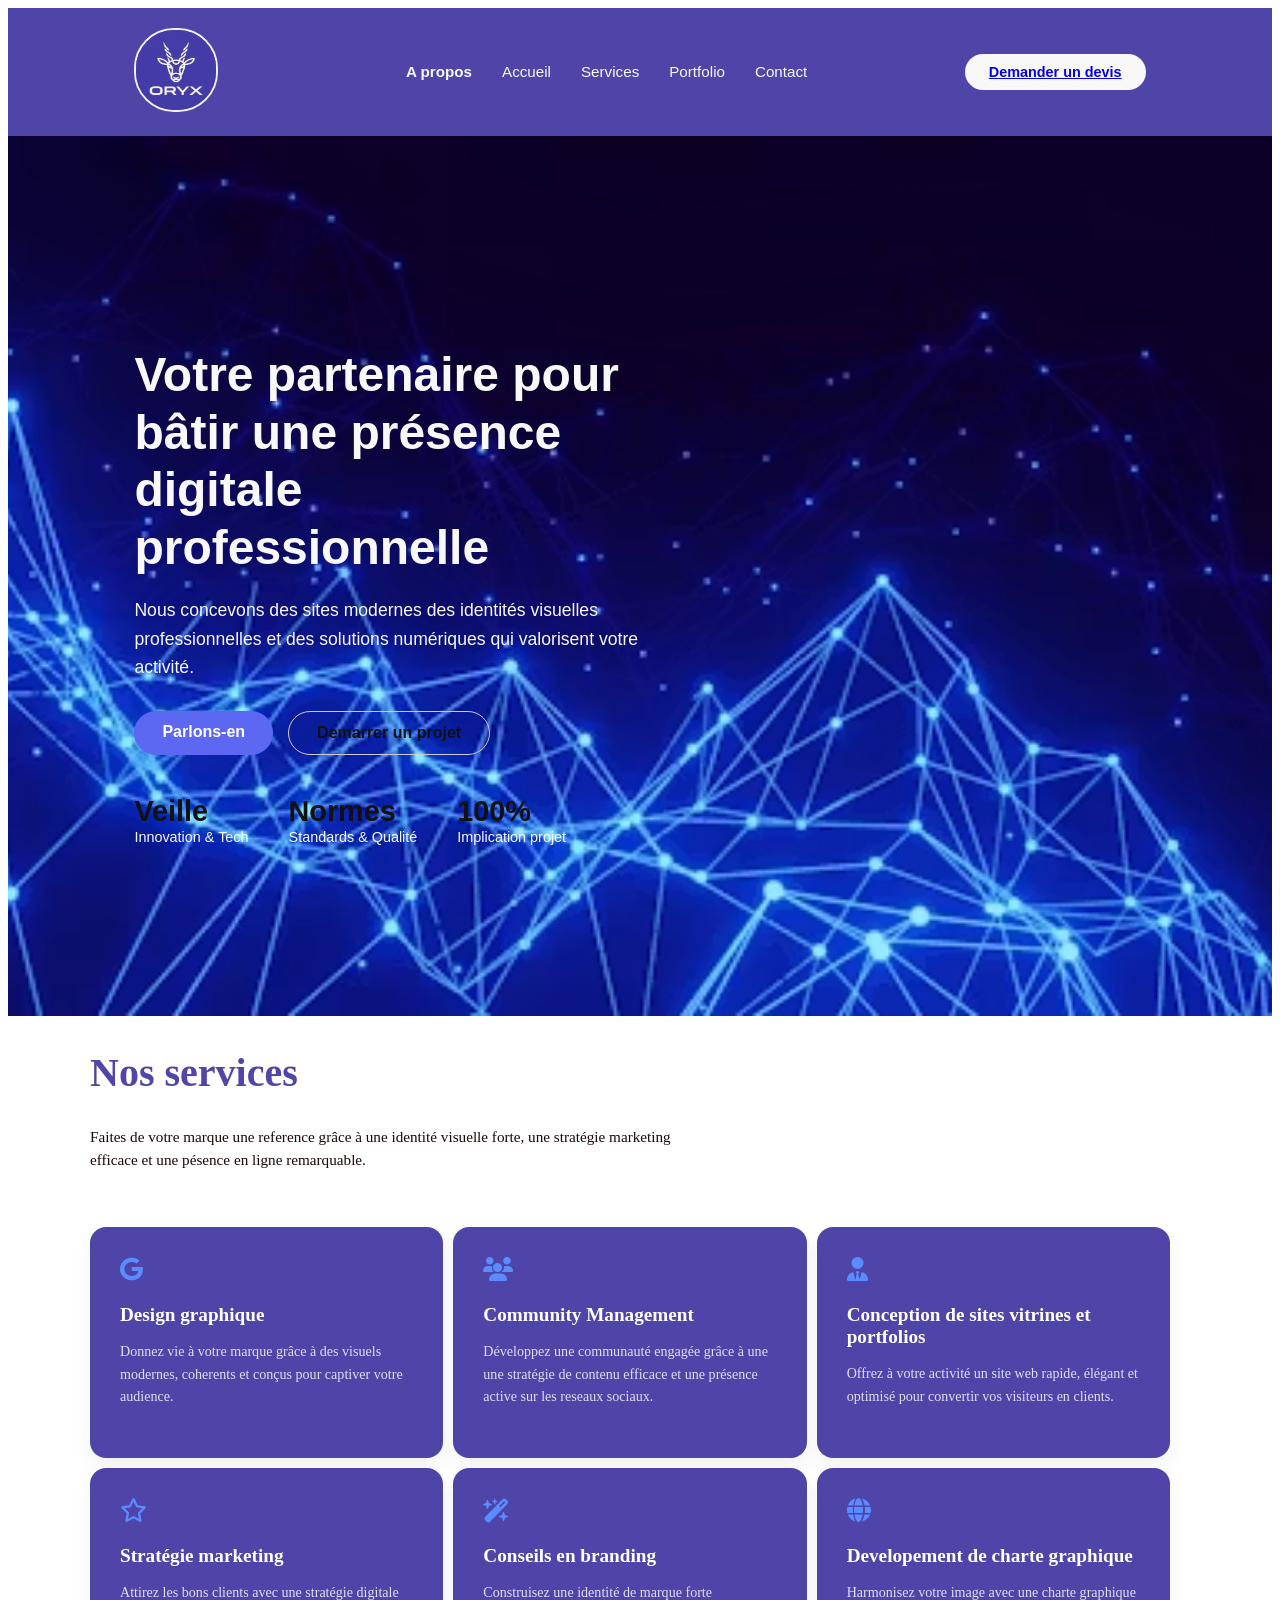
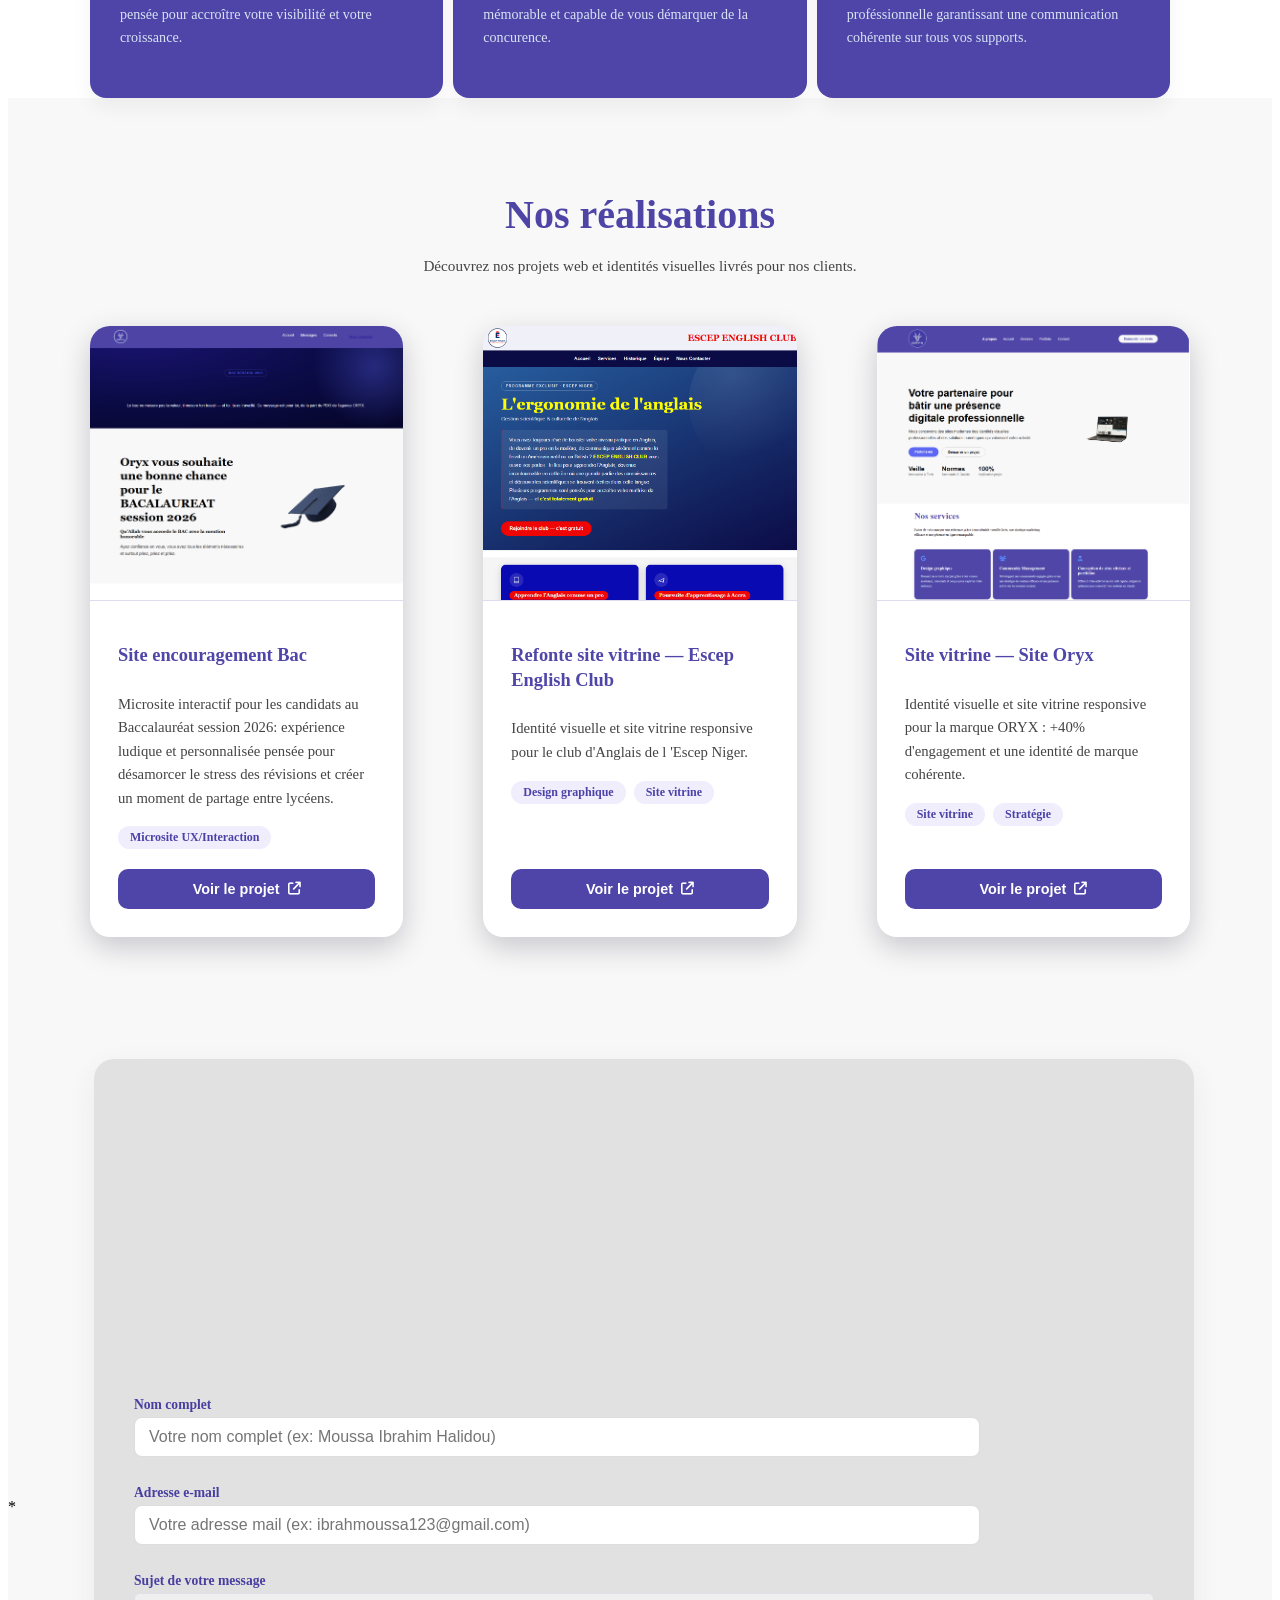
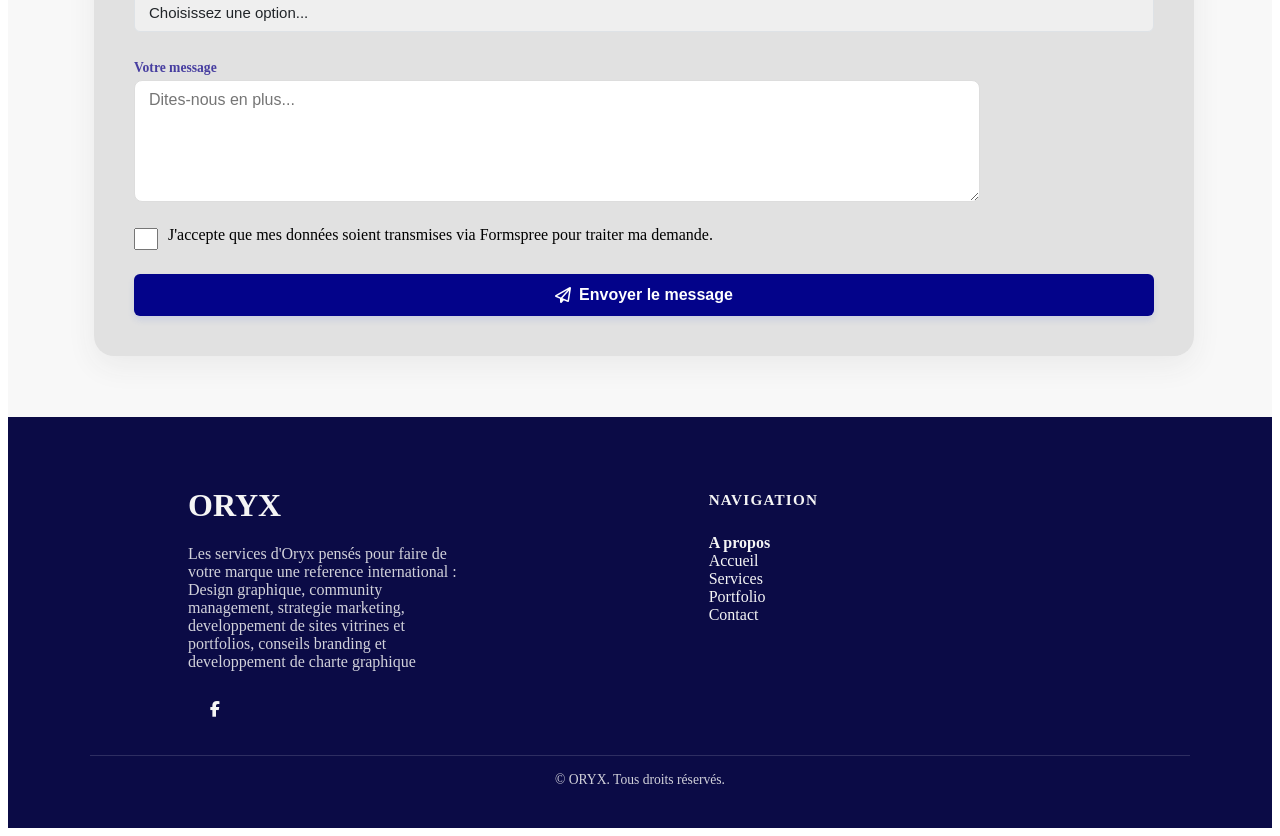
==== index.html @ 2ac2a9f7 "correction du meta content et des liens vers les autres projets" ====
<!DOCTYPE html>
<html lang="fr">

<head>
    <meta charset="UTF-8">
    <meta name="viewport" content="width=device-width, initial-scale=1.0">
    <title>Oryx | Agence Digitale &amp; Communication à Niamey</title>
    <!-- Description Google (Max 155 caractère
     s) -->
    <meta name="description" content="ORYX est une entreprise de Marketing digital qui accompagne les particuliers, les entreprises et les organisations dans leur transformation digitale. Elle propose des solutions en design graphique, développement web, marketing digital,création d'identités visuelles,  Son objectif est d'améliorer la visibilité des entreprises, d'optimiser leurs processus et de favoriser l'innovation. En plaçant la qualité et la créativité de son approche.">

    <!-- Partage sur les réseaux (WhatsApp, LinkedIn, Facebook) -->
    <meta property="og:title" content="Oryx | Agence Digitale &amp; Communication">
    <meta property="og:description " content="Création de sites internet et stratégie digitale sur mesure au Niger. ">
    <meta property="og:url " content="h
    ttps://agence-oryx.vercel.app ">
    <meta property="og:type " content="website ">
    <meta property="og:image " content="https://agence-oryx.vercel.appimages/logo-share.jpg ">
    <link rel=" stylesheet " href="https://cdnjs.cloudflare.com/ajax/libs/font-awesome/6.5.1/css/all.min.css ">
    <link rel="stylesheet " href="oryx.css ">
    <link rel="stylesheet " href="oryx-effects.css ">
    <!-- Google Tag Manager -->
    <script>
        (function(w, d, s, l, i) {
            w[l] = w[l] || [];
            w[l].push({
                'gtm.start': new Date().getTime(),
                event: 'gtm.js'
            });
            var f = d.getElementsByTagName(s)[0],
                j = d.createElement(s),
                dl = l != 'dataLayer' ? '&l=' + l : '';
            j.async = true;
            j.src =
                'https://www.googletagmanager.com/gtm.js?id=' + i + dl;
            f.parentNode.insertBefore(j, f);
        })(window, document, 'script', 'dataLayer', 'GTM-55G65H72');
    </script>
    <!-- End Google Tag Manager -->
</head>


<body>
    <!-- Google Tag Manager (noscript) -->
    <noscript><iframe src="https://www.googletagmanager.com/ns.html?id=GTM-55G65H72 "
height="0 " width="0 " style="display:none;visibility:hidden "></iframe></noscript>
    <!-- End Google Tag Manager (noscript) -->
    <header class="main-header ">
        <!-- 1. Le Logo / Nom -->
        <div class="logo "> <img style="height: 80px; width: 80px; border-radius: 40px; border: 2px solid #F1f1f1 " src="oryx_2_logo.png " alt="Logo Oryx "> </div>
        <!-- Bouton menu burger (mobile uniquement) --><button class="burger " id="burgerBtn" aria-label="Ouvrir le menu ">     <i class="fa-solid fa-bars "></i>   </button>
        <!-- 2. La Liste de Navigation -->
        <nav class="navigation ">
            <ul class="nav-links ">
                <li class="nav-cta-mobile ">
                    <span id="cta_devis_whatsapp_mobile" class="CTA-mobile" style="color: #12058abd; ">Demander un devis</span></li>
                <li><a href="a_propos_2.html "><b>A propos</b></a></li>
                <li><a href="#accueil " data-nav-target="accueil ">Accueil</a></li>
                <li><a href="#services " data-nav-target="services ">Services</a></li>
                <li><a href="#portfolio " data-nav-target="portfolio ">Portfolio</a></li>
                <li><a href="#contact " data-nav-target="contact ">Contact</a></li>
            </ul>
        </nav>
        <!-- 3. Le Bouton d'action sécurisé pour contrer les bots -->
        <div class="header-action "> <span id="cta_devis_whatsapp" class="CTA ">Demander un devis</span> </div>
    </header>
    <section class="hero-section " id="accueil">


        <!-- Colonne Gauche : Contenu écrit -->
        <div class="hero-content ">


            <h1 class="hero-title ">Votre partenaire pour bâtir une présence digitale professionnelle</h1>
            <p class="hero-description ">Nous concevons des sites modernes des identités visuelles professionnelles et des solutions numériques qui valorisent votre activité.</p>
            <!-- Zone des boutons -->
            <div class="hero-buttons ">
                <a href="#contact" data-nav-target="contact" class="btn btn-primary">Parlons-en</a>
                <a href="#contact" data-nav-target="contact" class="btn btn-secondary">Demarrer un projet</a>
            </div>
            <!-- Zone des statistiques -->
            <div class="hero-stats ">
                <div class="stat-item "><strong>Veille</strong> <span>Innovation & Tech</span></div>
                <div class="stat-item "><strong>Normes</strong> <span>Standards & Qualité</span></div>
                <div class="stat-item "><strong>100%</strong> <span>Implication projet</span></div>
            </div>
        </div>
        <!-- Colonne Droite :  badges -->

    </section>
    <section class="services-section " id="services" style="background-color: #ffffff; ">
        <div class="container ">
            <!-- En-tête de la section -->
            <div class="services-header reveal ">
                <div class="header-left ">
                    <h2>Nos services</h2>
                    <p>Faites de votre marque une reference grâce à une identité visuelle forte, une stratégie marketing efficace et une pésence en ligne remarquable.</p>
                </div>
            </div>
            <!-- Grille des services -->
            <div class="services-grid ">
                <!-- Carte 1 -->
                <div class="service-card reveal reveal-delay-1 ">
                    <div class="icon-wrapper "><i class="fa-brands fa-google "></i></div>
                    <h3>Design graphique</h3>
                    <p>Donnez vie à votre marque grâce à des visuels modernes, coherents et conçus pour captiver votre audience.</p>
                </div>
                <!-- Carte 2 -->
                <div class="service-card reveal reveal-delay-2 ">
                    <div class="icon-wrapper "><i class="fa-solid fa-users "></i></div>
                    <h3>Community Management</h3>
                    <p>Développez une communauté engagée grâce à une une stratégie de contenu efficace et une présence active sur les reseaux sociaux.</p>
                </div>
                <!-- Carte 3 -->
                <div class="service-card reveal reveal-delay-3 ">
                    <div class="icon-wrapper "><i class="fa-solid fa-user-tie "></i></div>
                    <h3>Conception de sites vitrines et portfolios</h3>
                    <p>Offrez à votre activité un site web rapide, élégant et optimisé pour convertir vos visiteurs en clients.</p>
                </div>
                <!-- Carte 4 -->
                <div class="service-card reveal reveal-delay-1 ">
                    <div class="icon-wrapper "><i class="fa-regular fa-star "></i></div>
                    <h3>Stratégie marketing</h3>
                    <p>Attirez les bons clients avec une stratégie digitale pensée pour accroître votre visibilité et votre croissance.</p>
                </div>
                <!-- Carte 5 -->
                <div class="service-card reveal reveal-delay-2 ">
                    <div class="icon-wrapper "><i class="fa-solid fa-wand-magic-sparkles "></i></div>
                    <h3>Conseils en branding</h3>
                    <p>Construisez une identité de marque forte mémorable et capable de vous démarquer de la concurence.</p>
                </div>
                <!-- Carte 6 -->
                <div class="service-card reveal reveal-delay-3 ">
                    <div class="icon-wrapper "><i class="fa-solid fa-globe "></i></div>
                    <h3>Developement de charte graphique</h3>
                    <p>Harmonisez votre image avec une charte graphique proféssionnelle garantissant une communication cohérente sur tous vos supports.</p>
                </div>
            </div>
        </div>
    </section>
    <!-- ===================================================== SECTION Portfolio ====================================================== -->
    <section class="portfolio-section " id="portfolio">
        <div class="container ">
            <div class="portfolio-header reveal ">
                <h2>Nos réalisations</h2>
                <p>Découvrez nos projets web et identités visuelles livrés pour nos clients.</p>
            </div>
            <div class="portfolio-grid ">


                <article class="portfolio-card reveal reveal-delay-1 ">
                    <div class="portfolio-thumb ">
                        <img src="capture_encouragement.png " alt="Aperçu — page encouragement ">
                    </div>
                    <div class="portfolio-body ">
                        <h3>Site encouragement Bac</h3>
                        <p>Microsite interactif pour les candidats au Baccalauréat session 2026: expérience ludique et personnalisée pensée pour désamorcer le stress des révisions et créer un moment de partage entre lycéens.</p>
                        <div class="tags ">
                            <span class="tag ">Microsite UX/Interaction</span>
                        </div>
                        <button type="button " class="btn-view-project " id="encouragement_button" data-preview="capture_encouragement.png " data-title="Mots d 'oryx" data-url="https://site-encouragement.vercel.app ">
                            Voir le projet <i class=" fa-solid fa-arrow-up-right-from-square "></i>
                        </button>
                    </div>
                </article>
                <article class="portfolio-card reveal ">
                    <div class="portfolio-thumb ">
                        <img src="capture.png " alt="Aperçu — Escep English Club ">
                    </div>
                    <div class="portfolio-body ">
                        <h3>Refonte site vitrine — Escep English Club</h3>
                        <p>Identité visuelle et site vitrine responsive pour le club d'Anglais de l 'Escep Niger.</p>
                        <div class="tags ">
                            <span class="tag ">Design graphique</span>
                            <span class="tag ">Site vitrine</span>
                        </div>
                        <button type="button " class="btn-view-project " id="escep_button" data-preview="capture.png " data-title="Escep English Club" data-url="https://escep-english-club.vercel.app ">
                            Voir le projet <i class="fa-solid fa-arrow-up-right-from-square "></i>
                        </button>
                    </div>
                </article>
                <article class="portfolio-card reveal reveal-delay-1 ">
                    <div class="portfolio-thumb ">
                        <img src="capture_oryx2.png " alt="Aperçu — Site Oryx ">
                    </div>
                    <div class="portfolio-body ">
                        <h3>Site vitrine — Site Oryx</h3>
                        <p>Identité visuelle et site vitrine responsive pour la marque ORYX : +40% d'engagement et une identité de marque cohérente.</p>
                        <div class="tags ">
                            <span class="tag ">Site vitrine</span>
                            <span class="tag ">Stratégie</span>
                        </div>
                        <button type="button " class="btn-view-project " id="oryx_button" data-preview="capture_oryx.png " data-title="Site Oryx " data-url="index.html">
                            Voir le projet <i class="fa-solid fa-arrow-up-right-from-square "></i>
                        </button>
                    </div>
                </article>

            </div>
        </div>
    </section>


    <!-- ===================================================== SECTION CONTACT ====================================================== -->
    <section class="contact-section " id="contact" style="background-color: #f8f8f8; ">
        *

        <div class="container " class="formulaire ">
            <div class="form-container ">

                <!-- En-tête -->
                <div class="col-12 col-lg-6 contact_bloc1 reveal ">
                    <h2>Contactez-nous</h2>
                    <h3 style="color: white; ">Discutons de votre projet</h3>
                    <p style=" color: #F8F8F8; "> Vous voulez discuter de votre projet, demander un partenariat, demander un devis ou bien contacter le support technique<br> Parlons-en — réponse sous 24h ouvrées.</p>

                    <ul class="contact-list ">
                        <li><i class="fa-solid fa-envelope "></i> contact227.oryx@gmail.com</li>
                        <li><i class="fa-solid fa-phone input-icon "></i><span id="contact_oryx"></span>
                        </li>
                        <li><i class=" fa-solid fa-location-dot "></i> Niamey, Niger</li>
                    </ul>
                </div>


                <!-- Formulaire -->
                <form action="https://formspree.io/f/xqevoyge " method="POST " class="contact-form " id="contactForm " novalidate>

                    <!-- Ligne Prénom et Nom -->
                    <div class="form-row ">
                        <div class="form-group ">
                            <label for="firstName " class="form-label ">Nom complet</label>

                            <input type="text " name="name " class="form-control " id="firstName " placeholder="Votre nom complet (ex: Moussa Ibrahim Halidou) " required>
                            <div class="invalid-feedback ">Le nom complet est requis.</div>
                        </div>
                    </div>

                    <!-- Champ Email -->
                    <div class="form-group mb-3 ">
                        <label for="email " class="form-label ">Adresse e-mail</label>

                        <input type="email " name="email " class="form-control " id="email " placeholder="Votre adresse mail (ex: ibrahmoussa123@gmail.com) " required>
                        <div class="invalid-feedback ">Veuillez entrer une adresse e-mail valide.</div>
                    </div>

                    <!-- Liste déroulante Sujet -->
                    <div class="form-group mb-3 ">
                        <label for="subject " class="form-label ">Sujet de votre message</label>

                        <select class="form-select " name="subject " id="subject " required>
            <option value=" " disabled selected hidden>Choisissez une option...</option>
            <option value="Projet ">Projet</option>
            <option value="Demande de devis ">Demande de devis</option>
            <option value="Support technique ">Support technique</option>
            <option value="Partenariat ">Partenariat</option>
            <option value="Autre ">Autre</option>
        </select>
                        <div class="invalid-feedback ">Veuillez sélectionner un sujet.</div>
                    </div>

                    <!-- Champ Message -->
                    <div class="form-group mb-4 ">
                        <label for="message " class="form-label ">Votre message</label>
                        <textarea class="form-control " name="message " id="message " placeholder="Dites-nous en plus... " required></textarea>
                        <div class="invalid-feedback ">Le corps du message ne peut pas être vide.</div>
                    </div>

                    <!-- Case RGPD -->
                    <div class="mb-4 ">
                        <div class="check ">

                            <input type="checkbox " name="rgpd " required> J'accepte que mes données soient transmises via Formspree pour traiter ma demande.
                        </div>
                        <div class="invalid-feedback ">Vous devez accepter les conditions pour continuer.</div>
                    </div>

                    <!-- Bouton d'envoi -->
                    <button class="btn-submit " type="submit " style="background-color: rgb(3, 3, 138) ">
        <i class="fa-regular fa-paper-plane "></i> Envoyer le message
    </button>

                </form>


            </div>
        </div>


    </section>
    <!-- ===================================================== Footer ====================================================== -->
    <footer class="site-footer pt-5 pb-3 mt-5 ">
        <div class="container ">
            <div class="row g-4 footer-row ">
                <div class="col-12 col-md-4 footer_bloc ">
                    <h1 class="titre fs-4 " style="color: whitesmoke; ">ORYX</h1>
                    <p class="mt-2 mb-0 " style="max-width: 34ch; "> Les services d'Oryx pensés pour faire de votre marque une reference international : Design graphique, community management, strategie marketing, developpement de sites vitrines et portfolios, conseils branding et developpement de charte
                        graphique </p>
                    <div class="social-footer " style="margin-left:10px; ">
                        <a href="https://www.facebook.com/settings?tab=profile&view " aria-label="Facebook "><i class="fab fa-facebook-f " style="margin-right:10px; "></i></a>

                    </div>
                </div>
                <div class="col-6 col-md-4 footer_bloc ">
                    <h5>Navigation</h5>
                    <ul class="list-unstyled mt-3 " style="list-style: none; ">
                        <li><a href=" a_propos_2.html "><b>A propos</b></a></li>
                        <li><a href="#accueil ">Accueil</a></li>
                        <li><a href="#services ">Services</a></li>
                        <li><a href="#portfolio ">Portfolio</a></li>
                        <li><a href="#contact ">Contact</a></li>
                    </ul>

                </div>

            </div>
            <div class="footer-bottom text-center pt-3 mt-4 "> &copy; <span id="year "></span> ORYX. Tous droits réservés. </div>
        </div>
    </footer>

    <script>
        document.getElementById('year').textContent = new Date().getFullYear();
    </script>
    <script>
        window.addEventListener('DOMContentLoaded', () => {
            const indicatifPays = "227";
            const partie1 = "81";
            const partie2 = "08";
            const partie3 = "39";
            const partie4 = "51";
            const message = "Bonjour M. le CEO Oryx, je souhaite obtenir un devis pour mon projet Merci! ";
            const messageEncode = encodeURIComponent(message);
            const lienWhatsappDevis = `https://wa.me/+${indicatifPays}${partie1}${partie2}${partie3}${partie4}?text=${messageEncode}`;
            // Injection du bouton dans le site version desktop   
            const conteneur = document.getElementById('cta_devis_whatsapp');
            if (conteneur) {
                conteneur.innerHTML = `<a href="${lienWhatsappDevis} " target="_blank " class="btn-devis ">Demander un devis</a>`;

            }
            // Injection du bouton dans le menu mobile 
            const conteneurMobile = document.getElementById('cta_devis_whatsapp_mobile');
            if (conteneurMobile) {
                conteneurMobile.innerHTML = `<a href="${lienWhatsappDevis} " target="_blank " class="btn-devis ">Demander un devis</a>`;
                cta_devis_whatsapp_mobile.style.backgroundColor = "#4e73df ";
            }


        });
    </script>
    <script>
        // Ouverture / fermeture du menu burger           
        const burgerBtn = document.getElementById('burgerBtn');
        const navLinks = document.querySelector('.nav-links');
        if (burgerBtn && navLinks) {
            burgerBtn.addEventListener('click', () => {
                navLinks.classList.toggle('open');
            });
            // Ferme le menu automatiquement quand on clique sur un lien 
            navLinks.querySelectorAll('a, span').forEach(el => {
                el.addEventListener('click', () => {
                    navLinks.classList.remove('open');
                });
            });

        }

        const icon = burgerBtn.querySelector('i');

        burgerBtn.addEventListener('click', () => {
            // Alterne la classe pour l'animation CSS
            burgerBtn.classList.toggle('open');

            // Alterne l'icône Font Awesome entre les barres et la croix
            if (burgerBtn.classList.contains('open')) {
                icon.classList.replace('fa-bars', 'fa-xmark');
                burgerBtn.setAttribute('aria-label', 'Fermer le menu');
            } else {
                icon.classList.replace('fa-xmark', 'fa-bars');
                burgerBtn.setAttribute('aria-label', 'Ouvrir le menu');
            }
        });
    </script>
    <script src="oryx-effects.js "></script>
    <script src="portfolio-modal.js "></script>
    <!-- Ouverture des des sites -->
    <script>
        document.getElementById('escep_button').addEventListener('click', function() {
            window.open('https://escep-english-club.vercel.app/', '_blank');
        });
    </script>

    <script>
        document.getElementById('oryx_button').addEventListener('click', function() {

            window.open('index.html', '_blank');
        });
    </script>
    <script>
        document.getElementById('encouragement_button').addEventListener('click', function() {
            window.open('https://site-encouragement.vercel.app/', '_blank');
        });
    </script>

    <script>
        // Script de validation personnalisé (similaire au mécanisme de Bootstrap)
        document.getElementById('contactForm').addEventListener('submit', function(event) {
            if (!this.checkValidity()) {
                event.preventDefault();
                event.stopPropagation();
            }
            this.classList.add('was-validated');
        }, false);
    </script>

    <script>
        window.addEventListener('DOMContentLoaded', () => {
            // Découpage du numéro en 3 parties
            const ind = "227 ";
            const milieu = "98 43 ";
            const fin = "15 29 ";

            // Reliage des trois paries du numro
            const numeroLisible = `${ind} ${milieu} ${fin}`;
            const numeroLien = `+${ind}${milieu}${fin}`.replace(/\s/g, ''); // Supprime les espaces pour le lien tel:

            // On injecte le lien cliquable contenant uniquement le numéro
            const conteneur = document.getElementById('contact_oryx');
            conteneur.innerHTML = `<a href="tel:${numeroLien} ">${numeroLisible}</a>`;
        });
    </script>

    <script>
        document.getElementById('contactForm').addEventListener('submit', function(e) {
            e.preventDefault();

            const form = e.target;

            if (!form.checkValidity()) {
                form.classList.add('was-validated');
                return;
            }

            const submitBtn = form.querySelector('button[type="submit "]');
            const originalBtnText = submitBtn.innerHTML;
            submitBtn.disabled = true;
            submitBtn.innerHTML = '<i class="fa-solid fa-spinner fa-spin "></i> Envoi en cours...';

            const data = new FormData(form);

            fetch(form.action, {
                    method: 'POST',
                    body: JSON.stringify(Object.fromEntries(data)),
                    headers: {
                        'Content-Type': 'application/json',
                        'Accept': 'application/json'
                    }
                })
                .then(response => {
                    if (response.ok) {
                        form.reset();
                        form.classList.remove('was-validated');
                        alert('Message envoyé avec succès !');
                    } else {
                        response.json().then(data => {
                            if (Object.hasOwn(data, 'errors')) {
                                alert(data["errors "].map(error => error["message "]).join(", "));
                            } else {
                                alert('Oups, un problème est survenu.');
                            }
                        });
                    }
                })
                .catch(error => {
                    alert('Erreur réseau, réessayez plus tard.');
                })
                .finally(() => {
                    submitBtn.disabled = false;
                    submitBtn.innerHTML = originalBtnText;
                });
        });
    </script>
    <script defer src="/_vercel/insights/script.js "></script>

</body>

</html>

</html>
---- oryx.css ----
/* =========================================== ========================   VARIABLES =========================================== ======================== */
            
             :root {
                --bleu-marine: rgb(11, 11, 70);
                --bleu-bloc: rgb(10, 10, 179);
                --rouge: rgb(240, 5, 5);
                --gris-clair: rgb(241, 238, 238);
                --bleu-ergonomie: rgb(39, 93, 158);
                --bleu-time: rgb(19, 19, 167);
                --bleu-heure: rgb(45, 45, 214);
                --bleu-header: rgb(240, 240, 248);
                --radius: 16px;
                --ease: 220ms cubic-bezier(.22, .61, .36, 1);
                --font-display: 'Fraunces', Georgia, serif;
                --font-body: 'Poppins', sans-serif;
            }
            
            html {
                scroll-behavior: smooth;
            }
            /* ===================================================================   MINI SYSTÈME DE GRILLE (remplace Bootstrap, sans la dépendance) =========================================== ======================== */
            
            .container {
                width: 100%;
                max-width: 1100px;
                margin: 0 auto;
                padding: 0 20px;
            }
            
            .container-fluid {
                width: 100%;
                padding: 0 20px;
            }
            
            .row {
                display: flex;
                flex-wrap: wrap;
                margin: 0 -0.75rem;
            }
            
            .col,
            .col-12 {
                flex: 0 0 100%;
                max-width: 100%;
                padding: 0 0.75rem;
            }
            
            .col-6 {
                flex: 0 0 50%;
                max-width: 50%;
                padding: 0 0.75rem;
            }
            
            .mb-3 {
                margin-bottom: 1rem;
            }
            
            .mb-4 {
                margin-bottom: 1.5rem;
            }
            
            .mt-2 {
                margin-top: 0.5rem;
            }
            
            .mt-3 {
                margin-top: 1rem;
            }
            
            .mt-4 {
                margin-top: 1.5rem;
            }
            
            .pt-3 {
                padding-top: 1rem;
            }
            
            .pt-5 {
                padding-top: 3rem;
            }
            
            .pb-3 {
                padding-bottom: 1rem;
            }
            
            .py-5 {
                padding-top: 3rem;
                padding-bottom: 3rem;
            }
            
            .text-center {
                text-align: center;
            }
            
            .list-unstyled {
                list-style: none;
                padding-left: 0;
            }
            
            .align-items-center {
                align-items: center;
            }
            
            @media (min-width: 768px) {
                .col-md-4 {
                    flex: 0 0 33.3333%;
                    max-width: 33.3333%;
                }
                .row-cols-md-1>.col {
                    flex: 0 0 100%;
                    max-width: 100%;
                }
            }
            
            @media (min-width: 992px) {
                .col-lg-6 {
                    flex: 0 0 50%;
                    max-width: 50%;
                }
                .row-cols-lg-2>.col {
                    flex: 0 0 50%;
                    max-width: 50%;
                }
            }
            /* =========================================== ========================   HEADER / NAVIGATION =========================================== ======================== */
            
            .main-header {
                display: flex;
                align-items: center;
                justify-content: space-between;
                padding: 20px 10%;
                font-family: 'Arial', sans-serif;
                background: #12058abd;
            }
            
            .nav-links {
                display: flex;
                list-style: none;
                gap: 30px;
                margin: 0;
                padding: 0;
            }
            
            .nav-links a {
                text-decoration: none;
                color: #F8F8F8;
                font-size: 0.95rem;
                font-weight: 500;
                transition: color 0.3s ease;
            }
            
            .nav-links a:hover,
            .nav-links a.active {
                color: #111111;
            }
            
            .CTA {
                display: inline-block;
                background-color: #f8f8f8;
                color: #12058abd;
                text-decoration: none;
                padding: 10px 24px;
                border-radius: 20px;
                font-size: 0.9rem;
                font-weight: bold;
                transition: background-color 0.3s ease;
                cursor: pointer;
            }
            
            .btn-signup:hover {
                background-color: #454ed1;
            }
            /* Bouton "Demander un devis" version menu mobile : caché par défaut */
            
            .CTA-mobile {
                display: none;
                background: none;
            }
            /* Bouton burger : caché par défaut (desktop) */
            
            .burger {
                display: none;
                background: none;
                border: none;
                color: #F8F8F8;
                font-size: 1.5rem;
                padding: 10px;
                cursor: pointer;
            }
            /* =========================================== ========================   HERO =========================================== ======================== */
            
            .hero-section {
                display: flex;
                align-items: center;
                justify-content: space-between;
                padding: 80px 10%;
                min-height: 80vh;
                background: #f8f8f8;
                font-family: 'Arial', sans-serif;
                background-image: url("unsplash4.avif");
                background-repeat: no-repeat;
                background-size: cover;
                background-position: center;
            }
            
            .hero-content {
                max-width: 50%;
            }
            
            .hero-title {
                font-size: clamp(1.8rem, 1.1rem + 3vw, 3rem);
                color: #F8F8F8;
                line-height: 1.2;
                margin-bottom: 20px;
            }
            
            .hero-description {
                font-size: 1.1rem;
                color: #F8F8F8;
                margin-bottom: 30px;
                line-height: 1.6;
            }
            
            .hero-buttons {
                display: flex;
                flex-wrap: wrap;
                gap: 15px;
                margin-bottom: 40px;
            }
            
            .btn {
                padding: 12px 28px;
                border-radius: 25px;
                text-decoration: none;
                font-weight: bold;
            }
            
            .btn-primary {
                background-color: #5c67f2;
                color: #ffffff;
            }
            
            .btn-secondary {
                border: 1px solid #cccccc;
                color: #111111;
            }
            
            .hero-stats {
                display: flex;
                flex-wrap: wrap;
                gap: 40px;
            }
            
            .stat-item strong {
                display: block;
                font-size: 1.8rem;
                color: #111111;
            }
            
            .stat-item span {
                font-size: 0.9rem;
                color: #F8F8F8;
            }
            
            .hero-image-container {
                position: relative;
                max-width: 45%;
                display: flex;
                justify-content: center;
            }
            
            .hero-image {
                width: 100%;
                max-width: 500px;
                height: auto;
                display: block;
            }
            
            .badge {
                position: absolute;
                background-color: #ffffff;
                padding: 8px 16px;
                border-radius: 20px;
                font-size: 0.85rem;
                font-weight: bold;
                box-shadow: 0 4px 15px rgba(0, 0, 0, 0.05);
            }
            
            .badge-1 {
                bottom: 20%;
                right: -10px;
            }
            
            .badge-2 {
                top: 30%;
                left: -20px;
            }
            /* =========================================== ========================   SERVICES =========================================== ======================== */
            
            .services-header {
                display: flex;
                justify-content: space-between;
                align-items: flex-end;
                margin-bottom: 40px;
            }
            
            .header-left {
                max-width: 600px;
            }
            
            .header-left h2 {
                font-size: clamp(1.7rem, 1.3rem + 1.5vw, 2.5rem);
                color: #12058abd;
                margin-bottom: 5%;
                font-weight: 700;
            }
            
            .header-left p {
                font-size: 0.95rem;
                color: #1a0707;
                line-height: 1.5;
            }
            
            .btn-get-started {
                display: inline-block;
                background-color: #492202;
                color: rgb(245, 245, 244);
                padding: 12px 24px;
                border-radius: 30px;
                text-decoration: none;
                font-weight: 600;
                font-size: 0.9rem;
                transition: background-color 0.3s ease;
            }
            
            .btn-get-started:hover {
                background-color: #059669;
            }
            
            .services-grid {
                display: grid;
                grid-template-columns: repeat(3, 1fr);
                gap: 10px;
                padding-right: 20px;
            }
            
            .service-card {
                background-color: #12058abd;
                border-radius: 16px;
                padding: 30px;
                box-shadow: 0 10px 20px rgba(0, 0, 0, 0.05);
            }
            
            .service-card:hover {
                transform: translateY(-5px);
                box-shadow: 0 10px 20px rgba(0, 0, 0, 0.05);
            }
            
            .icon-wrapper {
                font-size: 1.5rem;
                color: #5A8CFF;
                margin-bottom: 20px;
            }
            
            .service-card h3 {
                font-size: 1.2rem;
                color: #ffff;
                margin-bottom: 12px;
                font-weight: 600;
            }
            
            .service-card p {
                font-size: 0.88rem;
                color: #D9E3F5;
                line-height: 1.6;
                margin-bottom: 20px;
            }
            
            .btn-more {
                display: inline-flex;
                align-items: center;
                gap: 8px;
                color: #ffffff;
                text-decoration: none;
                font-size: 0.85rem;
                font-weight: 600;
                padding: 10px 4px;
                min-height: 44px;
            }
            
            .btn-more i {
                font-size: 0.7rem;
                transition: transform 0.2s ease;
            }
            
            .btn-more:hover i {
                transform: translateX(4px);
                color: #7DB4FF;
            }
            /* =========================================== ========================   PORTFOLIO (zigzag) =========================================== ======================== */
            
            .portfolio-section {
                padding: 60px 0;
                background-color: #f8f8f8;
            }
            
            .portfolio-header {
                text-align: center;
                max-width: 640px;
                margin: 0 auto 3rem;
            }
            
            .portfolio-header h2 {
                font-size: clamp(1.7rem, 1.3rem + 1.5vw, 2.5rem);
                color: #12058abd;
                font-weight: 700;
                margin-bottom: 0.75rem;
            }
            
            .portfolio-header p {
                color: #444;
                line-height: 1.6;
                font-size: 0.95rem;
            }
            
            .portfolio-grid {
                display: grid;
                grid-template-columns: repeat(3, 1fr);
                gap: 5rem;
            }
            
            .portfolio-card {
                display: flex;
                flex-direction: column;
                background: #fff;
                border-radius: 20px;
                overflow: hidden;
                box-shadow: 0 10px 30px rgba(5, 2, 36, 0.2);
                transition: transform 0.25s ease, box-shadow 0.25s ease;
            }
            
            .portfolio-card:hover {
                transform: translateY(-4px);
                box-shadow: 0 16px 40px rgba(18, 5, 138, 0.12);
            }
            
            .portfolio-thumb {
                aspect-ratio: 16 /14;
                overflow: hidden;
                background: #eaeaf5;
                border-bottom: 1px solid rgba(18, 5, 138, 0.06);
            }
            
            .portfolio-thumb img {
                width: 100%;
                height: 100%;
                object-fit: cover;
                object-position: top center;
                display: block;
                transition: transform 0.4s ease;
            }
            
            .portfolio-card:hover .portfolio-thumb img {
                transform: scale(1.03);
            }
            
            .portfolio-body {
                padding: 1.5rem 1.75rem 1.75rem;
                display: flex;
                flex-direction: column;
                flex: 1;
            }
            
            .portfolio-body h3 {
                font-size: 1.15rem;
                color: #12058abd;
                font-weight: 700;
                margin-bottom: 0.6rem;
                line-height: 1.35;
            }
            
            .portfolio-body p {
                font-size: 0.92rem;
                color: #444;
                line-height: 1.6;
                margin-bottom: 1rem;
            }
            
            .portfolio-body .tags {
                margin-bottom: 1.25rem;
            }
            
            .btn-view-project {
                margin-top: auto;
                display: inline-flex;
                align-items: center;
                justify-content: center;
                gap: 0.5rem;
                width: 100%;
                padding: 12px 20px;
                border: none;
                border-radius: 10px;
                background: #12058abd;
                color: #fff;
                font-size: 0.9rem;
                font-weight: 600;
                cursor: pointer;
                transition: background 0.2s ease, transform 0.2s ease;
            }
            
            .btn-view-project:hover {
                background: #5c67f2;
                transform: translateY(-1px);
            }
            
            .btn-view-project i {
                font-size: 0.8rem;
            }
            
            .tags {
                display: flex;
                flex-wrap: wrap;
                gap: 8px;
                margin-bottom: 1rem;
            }
            
            .tag {
                background-color: #f0eefd;
                color: #12058abd;
                font-size: 0.75rem;
                font-weight: 600;
                padding: 4px 12px;
                border-radius: 999px;
            }
            
            .portfolio-modal {
                position: fixed;
                inset: 0;
                z-index: 2000;
                display: flex;
                align-items: center;
                justify-content: center;
                padding: 1rem;
            }
            
            .portfolio-modal[hidden] {
                display: none;
            }
            
            .portfolio-modal-backdrop {
                position: absolute;
                inset: 0;
                background: rgba(10, 5, 40, 0.72);
                backdrop-filter: blur(4px);
            }
            
            .portfolio-modal-dialog {
                position: relative;
                z-index: 1;
                width: min(960px, 100%);
                max-height: 92vh;
                background: #fff;
                border-radius: 16px;
                display: flex;
                flex-direction: column;
                overflow: hidden;
                box-shadow: 0 24px 60px rgba(0, 0, 0, 0.25);
            }
            
            .portfolio-modal-header {
                display: flex;
                align-items: center;
                justify-content: space-between;
                padding: 1rem 1.25rem;
                border-bottom: 1px solid #eee;
                background: #fafafa;
            }
            
            .portfolio-modal-header h3 {
                font-size: 1rem;
                font-weight: 700;
                color: #12058abd;
                margin: 0;
            }
            
            .portfolio-modal-close {
                display: flex;
                align-items: center;
                justify-content: center;
                width: 36px;
                height: 36px;
                border: none;
                border-radius: 8px;
                background: transparent;
                color: #333;
                font-size: 1.2rem;
                cursor: pointer;
                transition: background 0.2s ease;
            }
            
            .portfolio-modal-close:hover {
                background: #eee;
            }
            
            .portfolio-modal-tabs {
                display: flex;
                gap: 0;
                border-bottom: 1px solid #eee;
                padding: 0 1.25rem;
                background: #fafafa;
            }
            
            .portfolio-tab {
                padding: 0.75rem 1rem;
                border: none;
                background: none;
                font-size: 0.85rem;
                font-weight: 600;
                color: #777;
                cursor: pointer;
                border-bottom: 2px solid transparent;
                margin-bottom: -1px;
                transition: color 0.2s ease, border-color 0.2s ease;
            }
            
            .portfolio-tab.is-active {
                color: #12058abd;
                border-bottom-color: #5c67f2;
            }
            
            .portfolio-tab:disabled {
                opacity: 0.4;
                cursor: not-allowed;
            }
            
            .portfolio-modal-content {
                flex: 1;
                min-height: 0;
                overflow: hidden;
            }
            
            .portfolio-panel {
                display: none;
                height: 100%;
            }
            
            .portfolio-panel.is-active {
                display: block;
            }
            
            .portfolio_container_2-removed {
                @media (max-width: 767px) {
                    .projet-card, .col:nth-of-type(even) .projet-card {
                        flex-direction: column;
                    }
                    .screen {
                        min-height: 220px;
                        width: 90%;
                    }
                    /* Le survol n'existe pas au doigt : on désactive l'animation de scroll de l'image */
                    .screen img {
                        transition: none;
                        width: 100%;
                    }
                    .screen:hover img {
                        top: 0;
                    }
                    .projet-card {
                        width: 100%;
                    }
                    .projet-text {
                        width: 100%;
                    }
                    .sous_port_first_block {
                        width: 90%;
                    }
                    .projet-text h3 {
                        padding-left: 5%;
                        padding-right: 5%;
                        text-align: center;
                        font-size: 5px;
                    }
                }
            }
            /* =========================================== ========================   CONTACT =========================================== ======================== */
            
            .contact-section {
                background-image: url('unsplash4.avif');
                background-size: cover;
                background-position: center;
                background-repeat: no-repeat;
                background-attachment: fixed;
                /* Le fond reste fixe lors du défilement (effet parallaxe) */
                min-height: 100vh;
                display: flex;
                align-items: center;
                justify-content: center;
                padding: 60px 0;
            }
            
            .contact-section h2 {
                color: #12058abd;
                font-weight: 700;
                margin-bottom: 1rem;
            }
            
            .contact-list {
                list-style: none;
                padding: 0;
                margin-top: 1.5rem;
            }
            
            .contact-list li {
                display: flex;
                align-items: center;
                gap: 12px;
                margin-bottom: 1rem;
                font-size: 1rem;
            }
            
            .contact-list i {
                color: #12058abd;
                width: 20px;
                text-align: center;
            }
            
            .contact-list a {
                color: #2c2c2c;
                text-decoration: none;
            }
            
            .contact-list a:hover {
                color: #5c67f2;
            }
            
            .contact-form label {
                display: block;
                font-weight: 600;
                font-size: 0.85rem;
                color: #12058abd;
                margin-top: 0.75rem;
                margin-bottom: 0.25rem;
            }
            
            .contact-form .form-control {
                width: 80%;
                padding: 10px 14px;
                border: 1px solid #ddd;
                border-radius: 8px;
                font-family: 'Arial', sans-serif;
                /* 16px minimum : empêche Safari iOS de zoomer automatiquement au focus */
                font-size: 16px;
            }
            
            .form-status {
                font-size: 0.85rem;
                color: #059669;
            }
            
            .contact_bloc1 {
                padding-left: 2%;
            }
            
            .contact_bloc2 {
                padding-left: 2%;
            }
            /* ===================================================FOOTER===================================================================*/
            
            footer.site-footer {
                background-color: var(--bleu-marine);
                color: rgba(245, 245, 245, 0.85);
            }
            
            footer.site-footer a {
                color: whitesmoke;
                text-decoration: none;
                transition: color var(--ease);
            }
            
            footer.site-footer a:hover {
                color: yellow;
            }
            
            footer.site-footer h5 {
                font-family: 'poppins';
                font-weight: 600;
                color: whitesmoke;
                font-size: 0.95rem;
                text-transform: uppercase;
                letter-spacing: 0.08em;
            }
            
            .footer-bottom {
                border-top: 1px solid rgba(245, 245, 245, 0.15);
                font-size: 0.85rem;
            }
            
            .footer-row {
                display: flex;
                flex-wrap: wrap;
                justify-content: flex-start;
                gap: 2rem;
                width: 100%;
            }
            
            .social-footer a {
                display: inline-flex;
                align-items: center;
                justify-content: center;
                width: 44px;
                height: 44px;
            }
            /* 
/* =========================================== ========================   RESPONSIVE — TABLETTE (≤ 900px) =========================================== ======================== */
            
            @media (max-width: 900px) {
                .services-grid {
                    grid-template-columns: repeat(2, 1fr);
                }
                .services-header {
                    flex-direction: column;
                    align-items: flex-start;
                    gap: 20px;
                }
                .hero-section {
                    flex-direction: column;
                    padding: 50px 6%;
                    text-align: center;
                }
                .hero-content,
                .hero-image-container {
                    max-width: 100%;
                }
                .hero-buttons {
                    justify-content: center;
                }
                .hero-stats {
                    justify-content: center;
                }
                .portfolio-grid {
                    display: grid;
                    grid-template-columns: repeat(2, 1fr);
                    gap: 5rem;
                }
                .portfolio-card {
                    display: flex;
                    flex-direction: column;
                    background: #fff;
                    border-radius: 20px;
                    overflow: hidden;
                    box-shadow: 0 10px 30px rgba(5, 2, 36, 0.2);
                    transition: transform 0.25s ease, box-shadow 0.25s ease;
                }
                .contact-form .form-control {
                    width: 80%;
                    padding: 10px 14px;
                    border: 1px solid #ddd;
                    border-radius: 8px;
                    font-family: 'Arial', sans-serif;
                    /* 16px minimum : empêche Safari iOS de zoomer automatiquement au focus */
                    font-size: 16px;
                }
                .contact_bloc1 {
                    padding-left: 5%;
                }
                .contact_bloc2 {
                    padding-left: 5%;
                }
                .footer_bloc {
                    padding-left: 10%;
                }
                .bloc_contact.p {
                    font-size: 13px;
                }
            }
            /* =========================================== ========================   RESPONSIVE — MOBILE (≤ 768px) : header / burger / nav =========================================== ======================== */
            
            @media (max-width: 768px) {
                .main-header {
                    position: relative;
                    padding: 15px 5%;
                    justify-content: space-between;
                }
                .logo {
                    order: 1;
                }
                .header-action {
                    display: none;
                }
                .burger {
                    display: block;
                    order: 2;
                    margin-left: auto;
                }
                .burger {
                    background: none;
                    border: none;
                    cursor: pointer;
                    padding: 10px;
                    font-size: 24px;
                    /* Ajuste la taille de l'icône */
                    color: #f8F8F8;
                    /* Couleur de l'icône */
                    /* Permet une transition fluide lors de la rotation */
                    transition: transform 0.3s ease-in-out;
                }
                /* Effet de rotation à 180 degrés lorsque le menu est ouvert */
                .burger.open {
                    transform: rotate(180deg);
                }
                .nav-links {
                    display: none;
                    position: absolute;
                    top: 100%;
                    left: 0;
                    right: 0;
                    flex-direction: column;
                    background: #12058abd;
                    padding: 20px;
                    gap: 16px;
                    z-index: 10;
                }
                .nav-links.open {
                    display: flex;
                }
                .nav-links a {
                    display: block;
                    padding: 10px 4px;
                }
                .contact-form .form-control {
                    width: 70%;
                    padding: 10px 14px;
                    border: 1px solid #ddd;
                    border-radius: 8px;
                    font-family: 'Arial', sans-serif;
                    /* 16px minimum : empêche Safari iOS de zoomer automatiquement au focus */
                    font-size: 16px;
                }
                .contact_bloc1 {
                    padding-left: 5%;
                }
                .contact_bloc2 {
                    padding-left: 5%;
                }
                .nav-cta-mobile {
                    order: -1;
                }
                .CTA-mobile {
                    display: inline-block;
                    background-color: #f8f8f8;
                    color: #12058abd;
                    text-decoration: none;
                    padding: 10px 24px;
                    border-radius: 20px;
                    font-weight: bold;
                    text-align: center;
                    cursor: pointer;
                }
                .icon-wrapper {
                    font-size: 1.5rem;
                    color: #5A8CFF;
                    margin-bottom: 20px;
                }
                .service-card h3 {
                    font-size: 1.2rem;
                    color: #ffff;
                    margin-bottom: 12px;
                    font-weight: 600;
                }
                .service-card p {
                    font-size: 0.88rem;
                    color: #D9E3F5;
                    line-height: 1.6;
                    margin-bottom: 20px;
                }
                .footer_bloc {
                    padding-left: 10%;
                }
                .contact_bloc1.p {
                    font-size: 10px;
                    display: none;
                }
                .projet-text p {
                    font-size: 16px;
                    padding-left: 2%;
                }
                .portfolio-grid {
                    display: grid;
                    grid-template-columns: repeat(1, 1fr);
                    gap: 5rem;
                    padding-right: 2rem;
                    justify-items: center;
                }
                .portfolio-card {
                    display: flex;
                    flex-direction: column;
                    background: #fff;
                    border-radius: 20px;
                    overflow: hidden;
                    box-shadow: 0 10px 30px rgba(5, 2, 36, 0.2);
                    transition: transform 0.25s ease, box-shadow 0.25s ease;
                }
            }
            /* ===================================================================   RESPONSIVE — PETIT MOBILE (≤ 500px) =========================================== ======================== */
            
            @media (max-width: 500px) {
                .services-grid {
                    grid-template-columns: 1fr;
                }
                .footer-row {
                    flex-direction: column;
                    gap: 2rem;
                }
                .logo {
                    margin-left: 9%;
                }
                .contact-form .form-control {
                    width: 70%;
                    padding: 10px 14px;
                    border: 1px solid #ddd;
                    border-radius: 8px;
                    font-family: 'Arial', sans-serif;
                    /* 16px minimum : empêche Safari iOS de zoomer automatiquement au focus */
                    font-size: 10px;
                }
                .contact_bloc1 {
                    padding-left: 5%;
                }
                .footer_bloc {
                    padding-left: 10%;
                }
                .contact_bloc1.p {
                    font-size: 8px;
                }
                .projet-text p {
                    font-size: 13px;
                    padding-left: 2%;
                    padding-right: 20%;
                }
                .portfolio-grid {
                    display: grid;
                    grid-template-columns: repeat(1, 1fr);
                    gap: 5rem;
                }
                .portfolio-card {
                    display: flex;
                    flex-direction: column;
                    background: #fff;
                    border-radius: 20px;
                    overflow: hidden;
                    box-shadow: 0 10px 30px rgba(5, 2, 36, 0.2);
                    transition: transform 0.25s ease, box-shadow 0.25s ease;
                }
            }
            /*{
    outline: 1px solid red !important;
}*/
            
            body {
                overflow-x: hidden;
            }
            
            .footer_bloc {
                padding-left: 10%;
            }
            
            .contact_bloc1.p {
                font-size: 8px;
            }
            
            .projet-text p {
                font-size: 13px;
                padding-left: 2%;
                padding-right: 20%;
            }
            /*{
    outline: 1px solid red !important;
}*/
            
            body {
                overflow-x: hidden;
            }
            
            .contact_bloc1 {
                padding-left: 5%;
            }
            
            .footer_bloc {
                padding-left: 10%;
            }
            
            .contact_bloc1.p {
                font-size: 8px;
            }
            
            .projet-text p {
                font-size: 13px;
                padding-left: 2%;
                padding-right: 20%;
            }
            /*{
    outline: 1px solid red !important;
}*/
            
            body {
                overflow-x: hidden;
            }
            
            .contact_bloc1.p {
                font-size: 8px;
            }
            
            .projet-text p {
                font-size: 13px;
                padding-left: 2%;
                padding-right: 20%;
            }
            /*{
    outline: 1px solid red !important;
}*/
            
            body {
                overflow-x: hidden;
            }
---- oryx-effects.css ----
/* Animations au scroll — fondu + léger déplacement vers le haut */


/* 1. RESET & VARIABLES */

 :root {
    --primary-color: #4e73df;
    --primary-focus: rgba(78, 115, 223, 0.25);
    --text-dark: #212529;
    --text-muted: #6c757d;
    --text-secondary: #495057;
    --border-color: #dee2e6;
    --error-color: #dc3545;
    --bg-gradient: linear-gradient(135deg, #f5f7fa 0%, #c3cfe2 100%);
}


/* 2. LAYOUT */

.formulaire {
    width: 100%;
    max-width: 550px;
}

.form-container {
    background-color: rgba(216, 215, 215, 0.7);
    border-radius: 20px;
    padding: 40px;
    box-shadow: 0 10px 30px rgba(58, 50, 50, 0.07);
}


/* 3. EN-TÊTE */

.text-center {
    text-align: center;
    margin-bottom: 24px;
}

.text-center h2 {
    font-weight: 700;
    color: var(--text-dark);
    font-size: 28px;
    margin-bottom: 8px;
}

.text-center p {
    color: var(--text-muted);
    font-size: 15px;
}


/* 4. ÉLÉMENTS DE FORMULAIRE */

.mb-3 {
    margin-bottom: 16px;
}

.mb-4 {
    margin-bottom: 24px;
}


/* Grille pour Prénom / Nom */

.form-row {
    display: flex;
    gap: 16px;
    margin-bottom: 16px;
}

.form-group {
    flex: 1;
    display: flex;
    flex-direction: column;
}

.form-label {
    font-weight: 600;
    color: var(--text-secondary);
    font-size: 14px;
    margin-bottom: 8px;
}

.form-control,
.form-select {
    width: 100%;
    padding: 10px 14px;
    font-size: 15px;
    border: 1px solid var(--border-color);
    border-radius: 6px;
    color: var(--text-dark);
    outline: none;
    transition: border-color 0.15s ease-in-out, box-shadow 0.15s ease-in-out;
}

.form-select {
    appearance: none;
    background-image: url("data:image/svg+xml,%3csvg xmlns='http://w3.org' viewBox='0 0 16 16'%3e%3cpath fill='none' stroke='%23343a40' stroke-linecap='round' stroke-linejoin='round' stroke-width='2' d='m2 5 6 6 6-6'/%3e%3c/svg%3e");
    background-repeat: no-repeat;
    background-position: right 12px center;
    background-size: 16px 12px;
    padding-right: 36px;
}

textarea.form-control {
    resize: vertical;
    min-height: 100px;
}


/* États au Focus */

.form-control:focus,
.form-select:focus {
    border-color: var(--primary-color);
    box-shadow: 0 0 0 4px var(--primary-focus);
}


/* Case à cocher */

.check {
    display: flex;
    align-items: flex-start;
    gap: 10px;
}

.check input {
    width: 16px;
    height: 16px;
    margin-top: 2px;
    cursor: pointer;
}


/* Bouton */

.btn-submit {
    width: 100%;
    background-color: var(--primary-color);
    color: #ffffff;
    border: none;
    padding: 12px;
    font-size: 16px;
    font-weight: 700;
    border-radius: 6px;
    cursor: pointer;
    box-shadow: 0 4px 6px rgba(78, 115, 223, 0.15);
    transition: background-color 0.15s ease;
    display: flex;
    align-items: center;
    justify-content: center;
    gap: 8px;
}

.btn-submit:hover {
    background-color: #375acd;
}


/* 5. GESTION DES ERREURS DE VALIDATION */

.invalid-feedback {
    display: none;
    color: var(--error-color);
    font-size: 13px;
    margin-top: 5px;
}


/* Quand le formulaire est soumis et invalide */

.was-validated .form-control:invalid,
.was-validated .form-select:invalid {
    border-color: var(--error-color);
}

.was-validated .form-control:invalid~.invalid-feedback,
.was-validated .form-select:invalid~.invalid-feedback,
.was-validated .form-check-input:invalid~.invalid-feedback {
    display: block;
}


/* Responsive Mobile */

@media (max-width: 576px) {
    .form-row {
        flex-direction: column;
        gap: 0;
    }
    .form-container {
        padding: 24px;
    }
}

.reveal {
    opacity: 0;
    transform: translateY(28px);
    transition: opacity 0.7s ease, transform 0.7s ease;
}

.reveal.is-visible {
    opacity: 1;
    transform: translateY(0);
}

.reveal-delay-1 {
    transition-delay: 0.1s;
}

.reveal-delay-2 {
    transition-delay: 0.2s;
}

.reveal-delay-3 {
    transition-delay: 0.3s;
}

@media (prefers-reduced-motion: reduce) {
    .reveal {
        opacity: 1;
        transform: none;
        transition: none;
    }
}
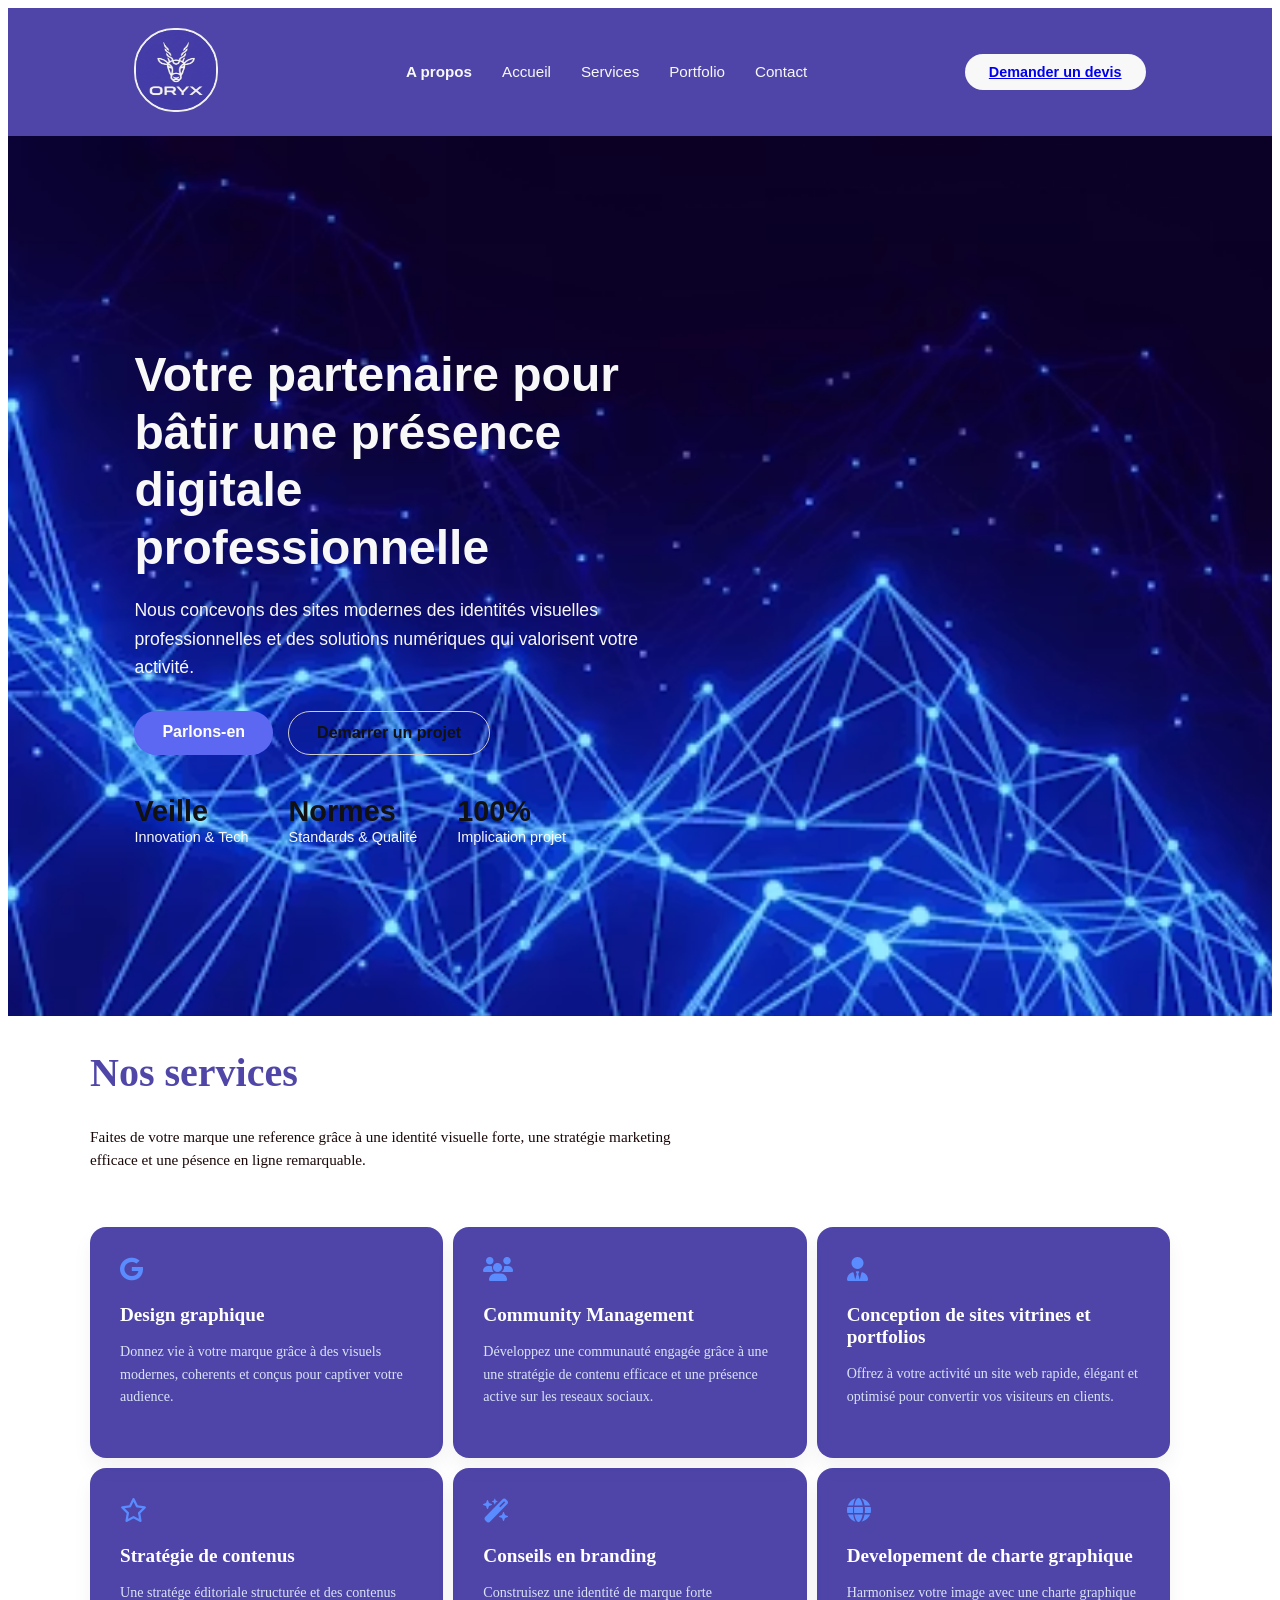
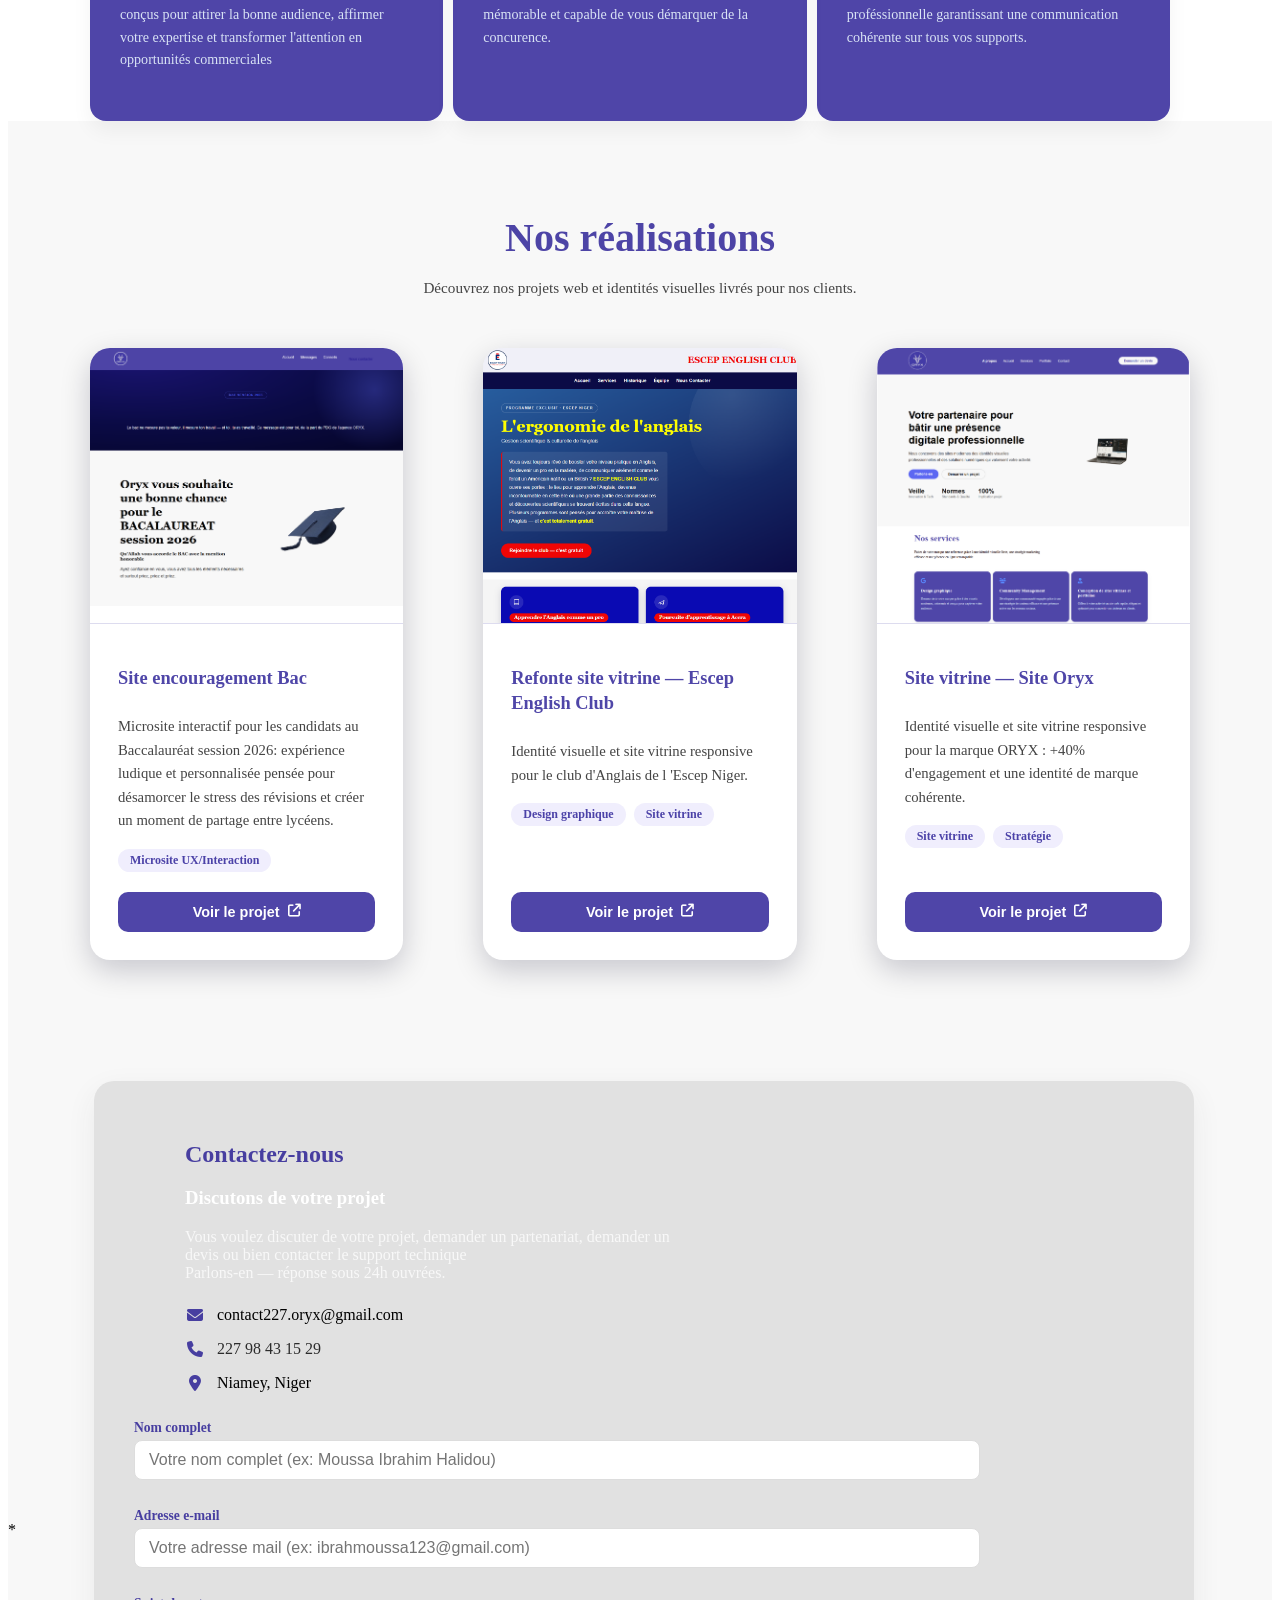
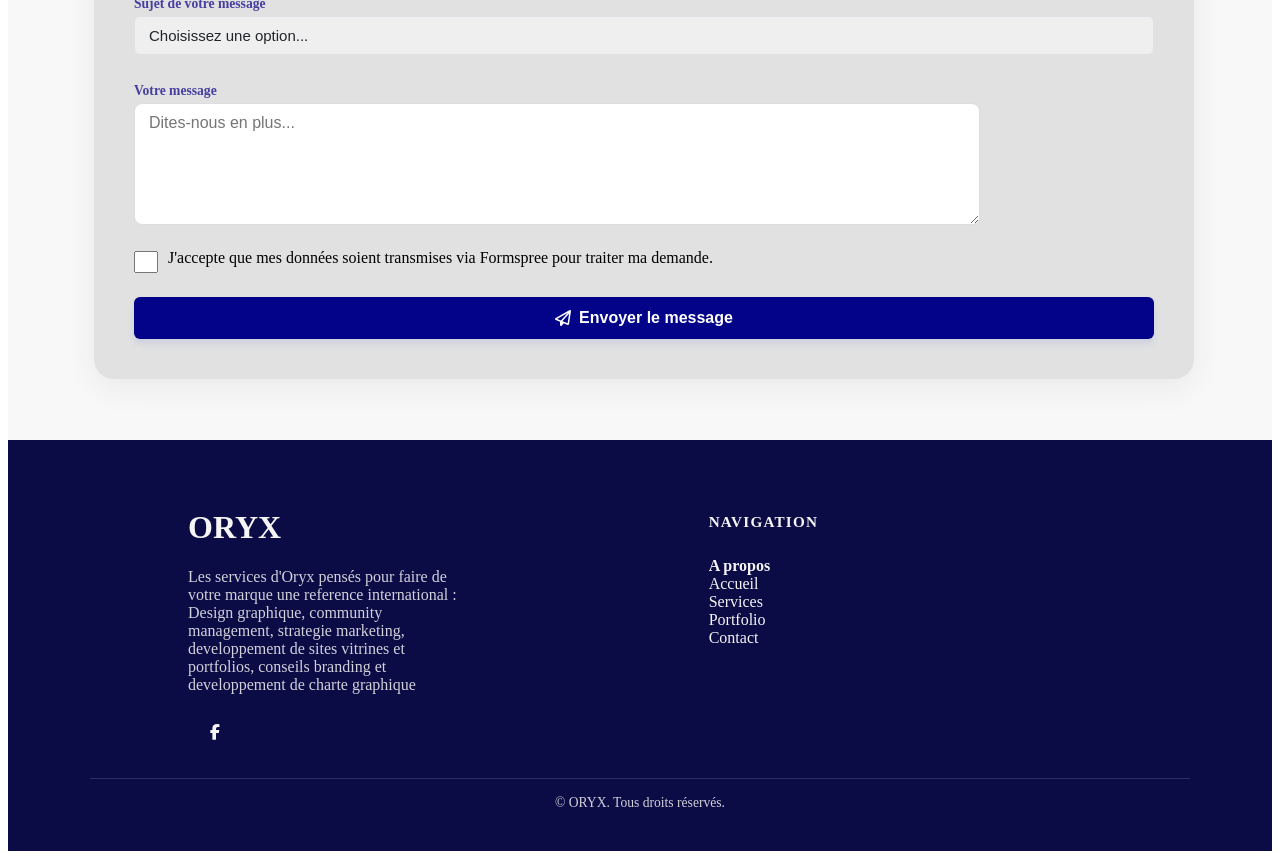
==== commit b0ff48a9: "correction de la carte stratégie markting en stratégie de communication" ====
--- a/index.html
+++ b/index.html
@@ -120,8 +120,8 @@
                 <!-- Carte 4 -->
                 <div class="service-card reveal reveal-delay-1 ">
                     <div class="icon-wrapper "><i class="fa-regular fa-star "></i></div>
-                    <h3>Stratégie marketing</h3>
-                    <p>Attirez les bons clients avec une stratégie digitale pensée pour accroître votre visibilité et votre croissance.</p>
+                    <h3>Stratégie de contenus </h3>
+                    <p>Une stratége éditoriale structurée et des contenus conçus pour attirer la bonne audience, affirmer votre expertise et transformer l'attention en opportunités commerciales</p>
                 </div>
                 <!-- Carte 5 -->
                 <div class="service-card reveal reveal-delay-2 ">
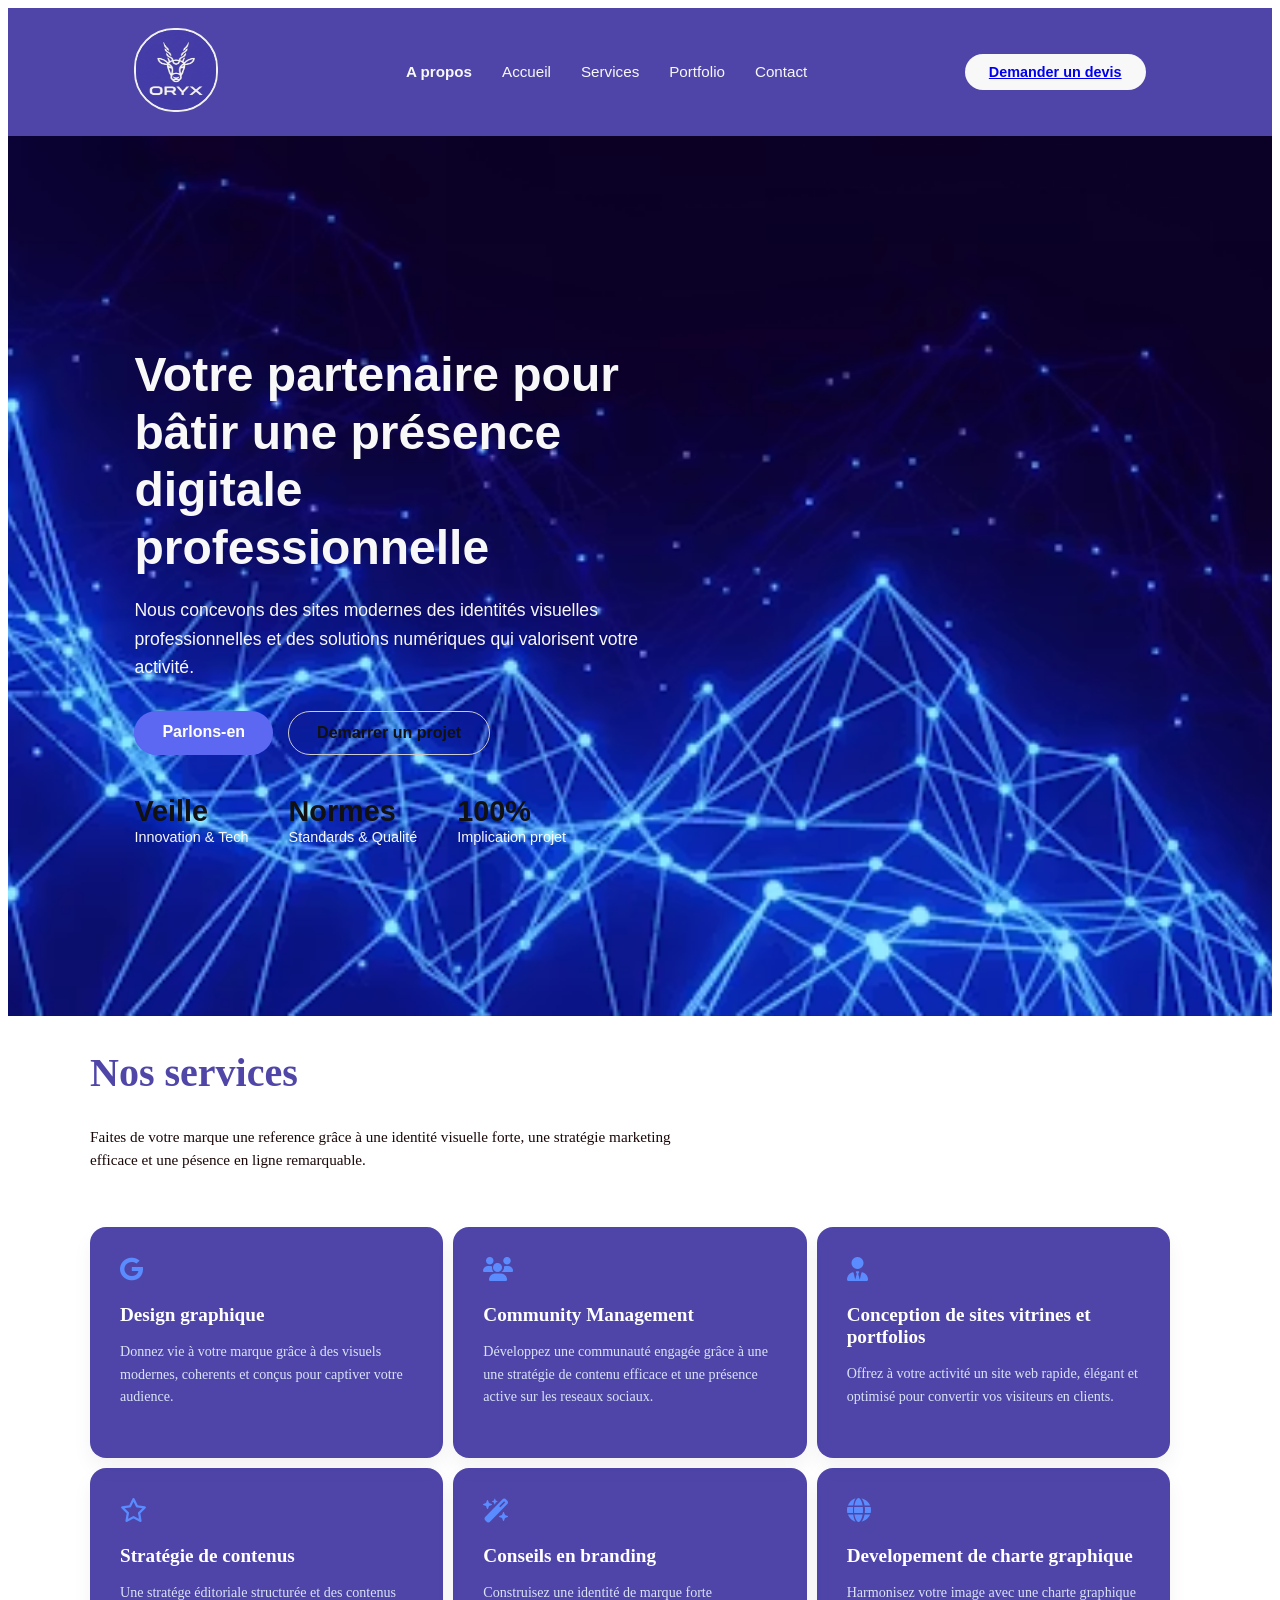
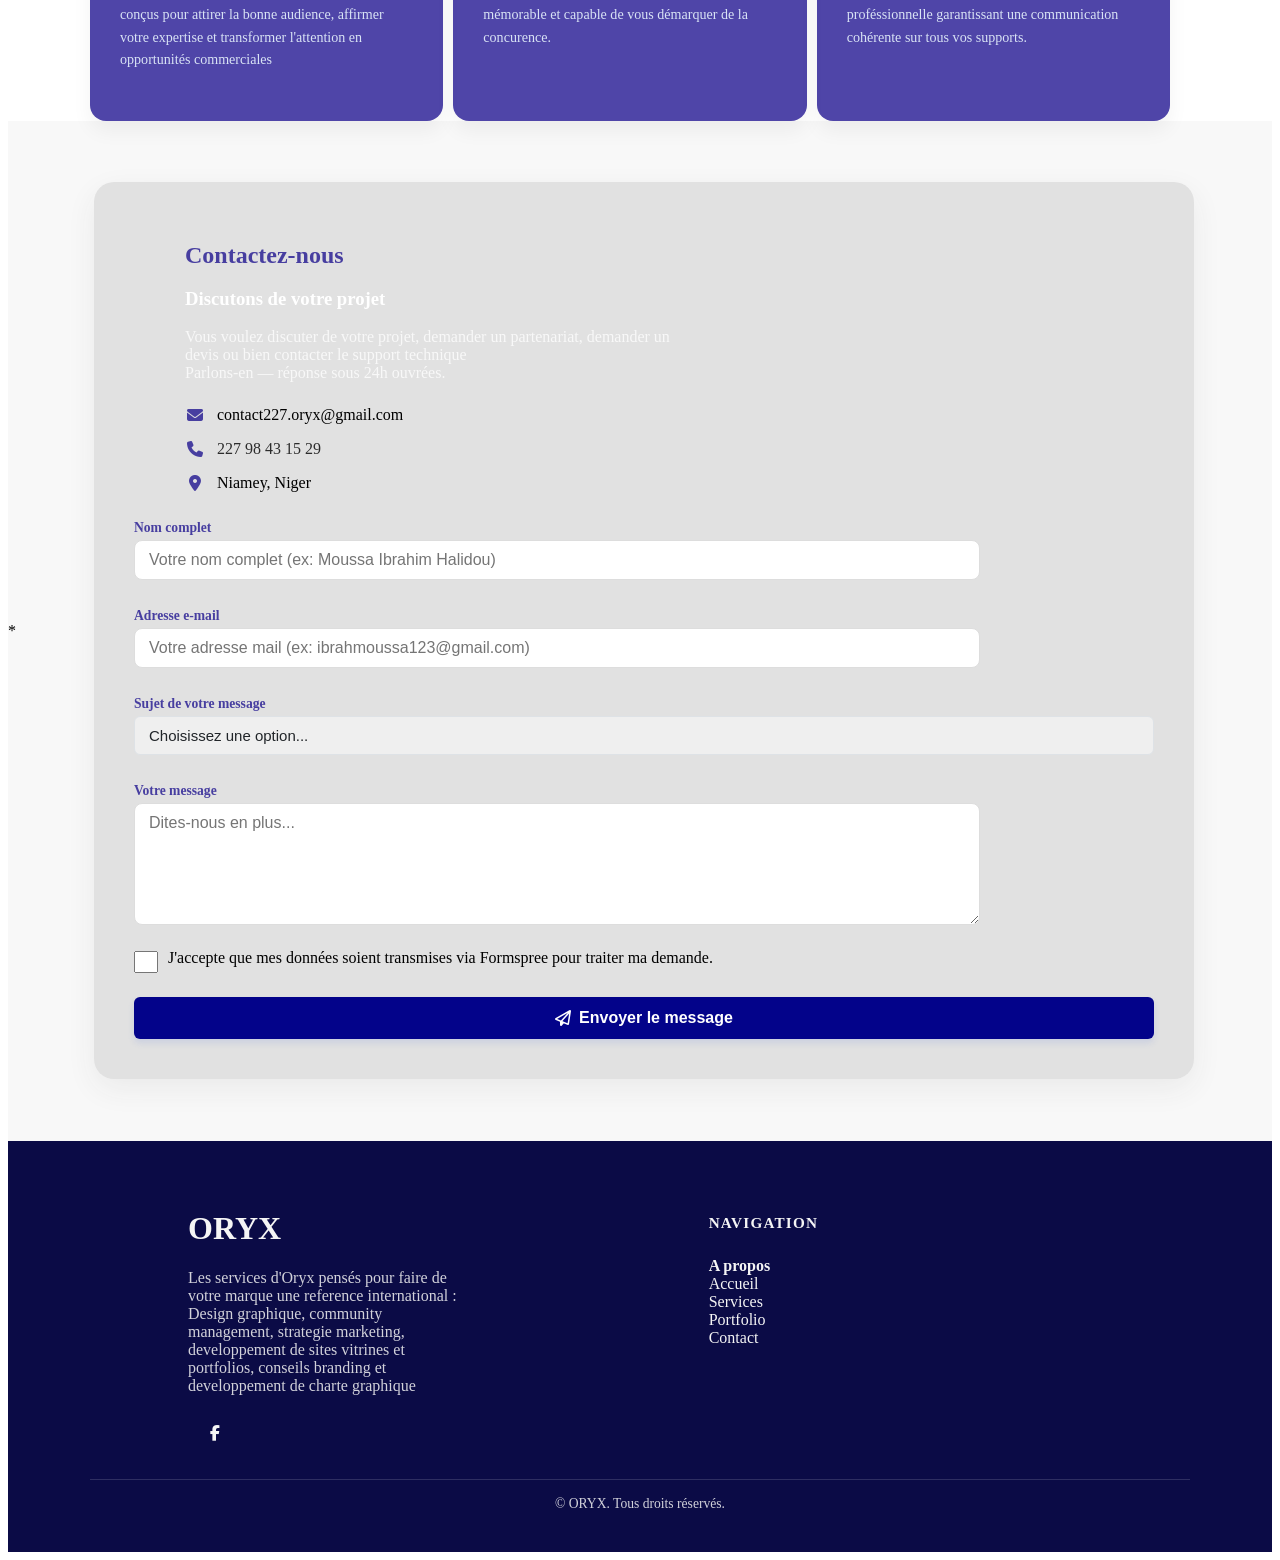
==== commit a747ccf1: "création de la section portfolio" ====
--- a/index.html
+++ b/index.html
@@ -57,7 +57,7 @@
                 <li><a href="a_propos_2.html "><b>A propos</b></a></li>
                 <li><a href="#accueil " data-nav-target="accueil ">Accueil</a></li>
                 <li><a href="#services " data-nav-target="services ">Services</a></li>
-                <li><a href="#portfolio " data-nav-target="portfolio ">Portfolio</a></li>
+                <li><a href="portfolio.html " data-nav-target="portfolio ">Portfolio</a></li>
                 <li><a href="#contact " data-nav-target="contact ">Contact</a></li>
             </ul>
         </nav>
@@ -138,67 +138,7 @@
             </div>
         </div>
     </section>
-    <!-- ===================================================== SECTION Portfolio ====================================================== -->
-    <section class="portfolio-section " id="portfolio">
-        <div class="container ">
-            <div class="portfolio-header reveal ">
-                <h2>Nos réalisations</h2>
-                <p>Découvrez nos projets web et identités visuelles livrés pour nos clients.</p>
-            </div>
-            <div class="portfolio-grid ">
-
-
-                <article class="portfolio-card reveal reveal-delay-1 ">
-                    <div class="portfolio-thumb ">
-                        <img src="capture_encouragement.png " alt="Aperçu — page encouragement ">
-                    </div>
-                    <div class="portfolio-body ">
-                        <h3>Site encouragement Bac</h3>
-                        <p>Microsite interactif pour les candidats au Baccalauréat session 2026: expérience ludique et personnalisée pensée pour désamorcer le stress des révisions et créer un moment de partage entre lycéens.</p>
-                        <div class="tags ">
-                            <span class="tag ">Microsite UX/Interaction</span>
-                        </div>
-                        <button type="button " class="btn-view-project " id="encouragement_button" data-preview="capture_encouragement.png " data-title="Mots d 'oryx" data-url="https://site-encouragement.vercel.app ">
-                            Voir le projet <i class=" fa-solid fa-arrow-up-right-from-square "></i>
-                        </button>
-                    </div>
-                </article>
-                <article class="portfolio-card reveal ">
-                    <div class="portfolio-thumb ">
-                        <img src="capture.png " alt="Aperçu — Escep English Club ">
-                    </div>
-                    <div class="portfolio-body ">
-                        <h3>Refonte site vitrine — Escep English Club</h3>
-                        <p>Identité visuelle et site vitrine responsive pour le club d'Anglais de l 'Escep Niger.</p>
-                        <div class="tags ">
-                            <span class="tag ">Design graphique</span>
-                            <span class="tag ">Site vitrine</span>
-                        </div>
-                        <button type="button " class="btn-view-project " id="escep_button" data-preview="capture.png " data-title="Escep English Club" data-url="https://escep-english-club.vercel.app ">
-                            Voir le projet <i class="fa-solid fa-arrow-up-right-from-square "></i>
-                        </button>
-                    </div>
-                </article>
-                <article class="portfolio-card reveal reveal-delay-1 ">
-                    <div class="portfolio-thumb ">
-                        <img src="capture_oryx2.png " alt="Aperçu — Site Oryx ">
-                    </div>
-                    <div class="portfolio-body ">
-                        <h3>Site vitrine — Site Oryx</h3>
-                        <p>Identité visuelle et site vitrine responsive pour la marque ORYX : +40% d'engagement et une identité de marque cohérente.</p>
-                        <div class="tags ">
-                            <span class="tag ">Site vitrine</span>
-                            <span class="tag ">Stratégie</span>
-                        </div>
-                        <button type="button " class="btn-view-project " id="oryx_button" data-preview="capture_oryx.png " data-title="Site Oryx " data-url="index.html">
-                            Voir le projet <i class="fa-solid fa-arrow-up-right-from-square "></i>
-                        </button>
-                    </div>
-                </article>
-
-            </div>
-        </div>
-    </section>
+
 
 
     <!-- ===================================================== SECTION CONTACT ====================================================== -->
@@ -307,7 +247,7 @@
                         <li><a href=" a_propos_2.html "><b>A propos</b></a></li>
                         <li><a href="#accueil ">Accueil</a></li>
                         <li><a href="#services ">Services</a></li>
-                        <li><a href="#portfolio ">Portfolio</a></li>
+                        <li><a href="portfolio.html ">Portfolio</a></li>
                         <li><a href="#contact ">Contact</a></li>
                     </ul>
 
@@ -381,25 +321,7 @@
         });
     </script>
     <script src="oryx-effects.js "></script>
-    <script src="portfolio-modal.js "></script>
-    <!-- Ouverture des des sites -->
-    <script>
-        document.getElementById('escep_button').addEventListener('click', function() {
-            window.open('https://escep-english-club.vercel.app/', '_blank');
-        });
-    </script>
-
-    <script>
-        document.getElementById('oryx_button').addEventListener('click', function() {
-
-            window.open('index.html', '_blank');
-        });
-    </script>
-    <script>
-        document.getElementById('encouragement_button').addEventListener('click', function() {
-            window.open('https://site-encouragement.vercel.app/', '_blank');
-        });
-    </script>
+
 
     <script>
         // Script de validation personnalisé (similaire au mécanisme de Bootstrap)
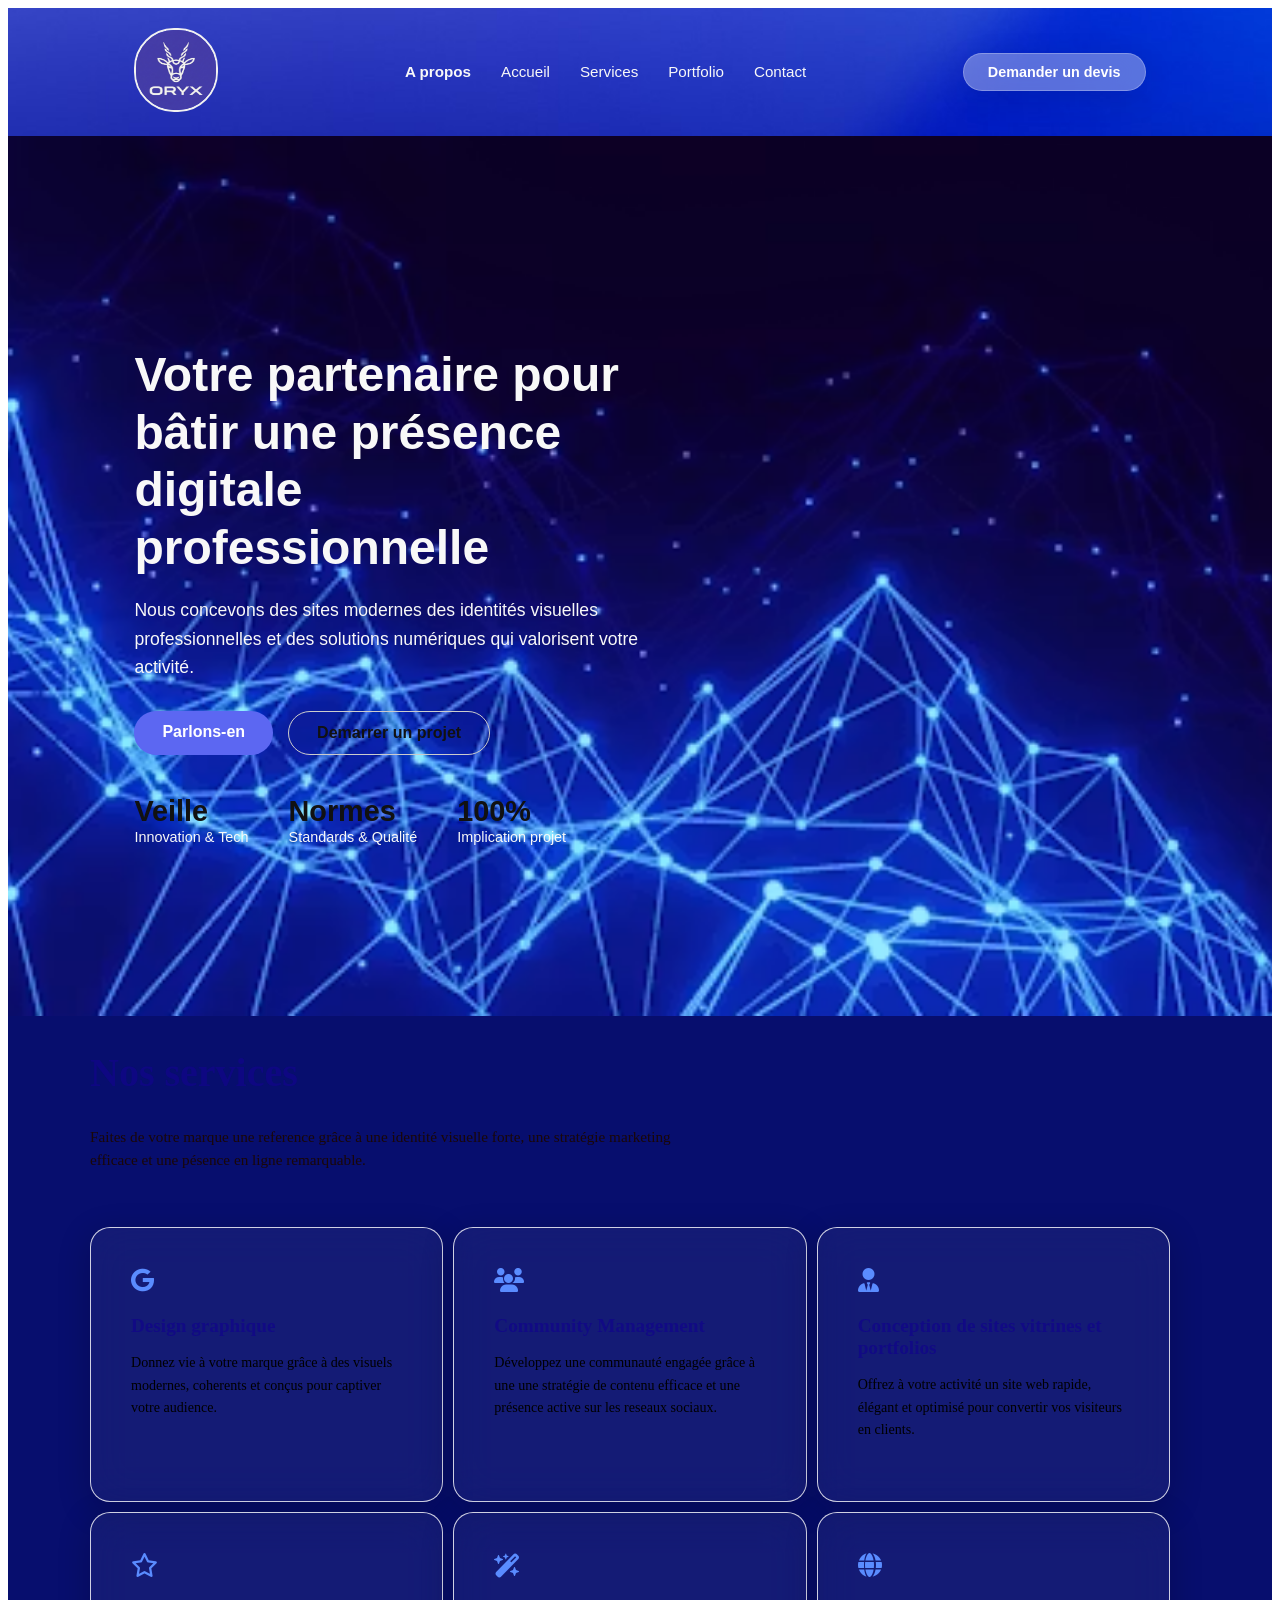
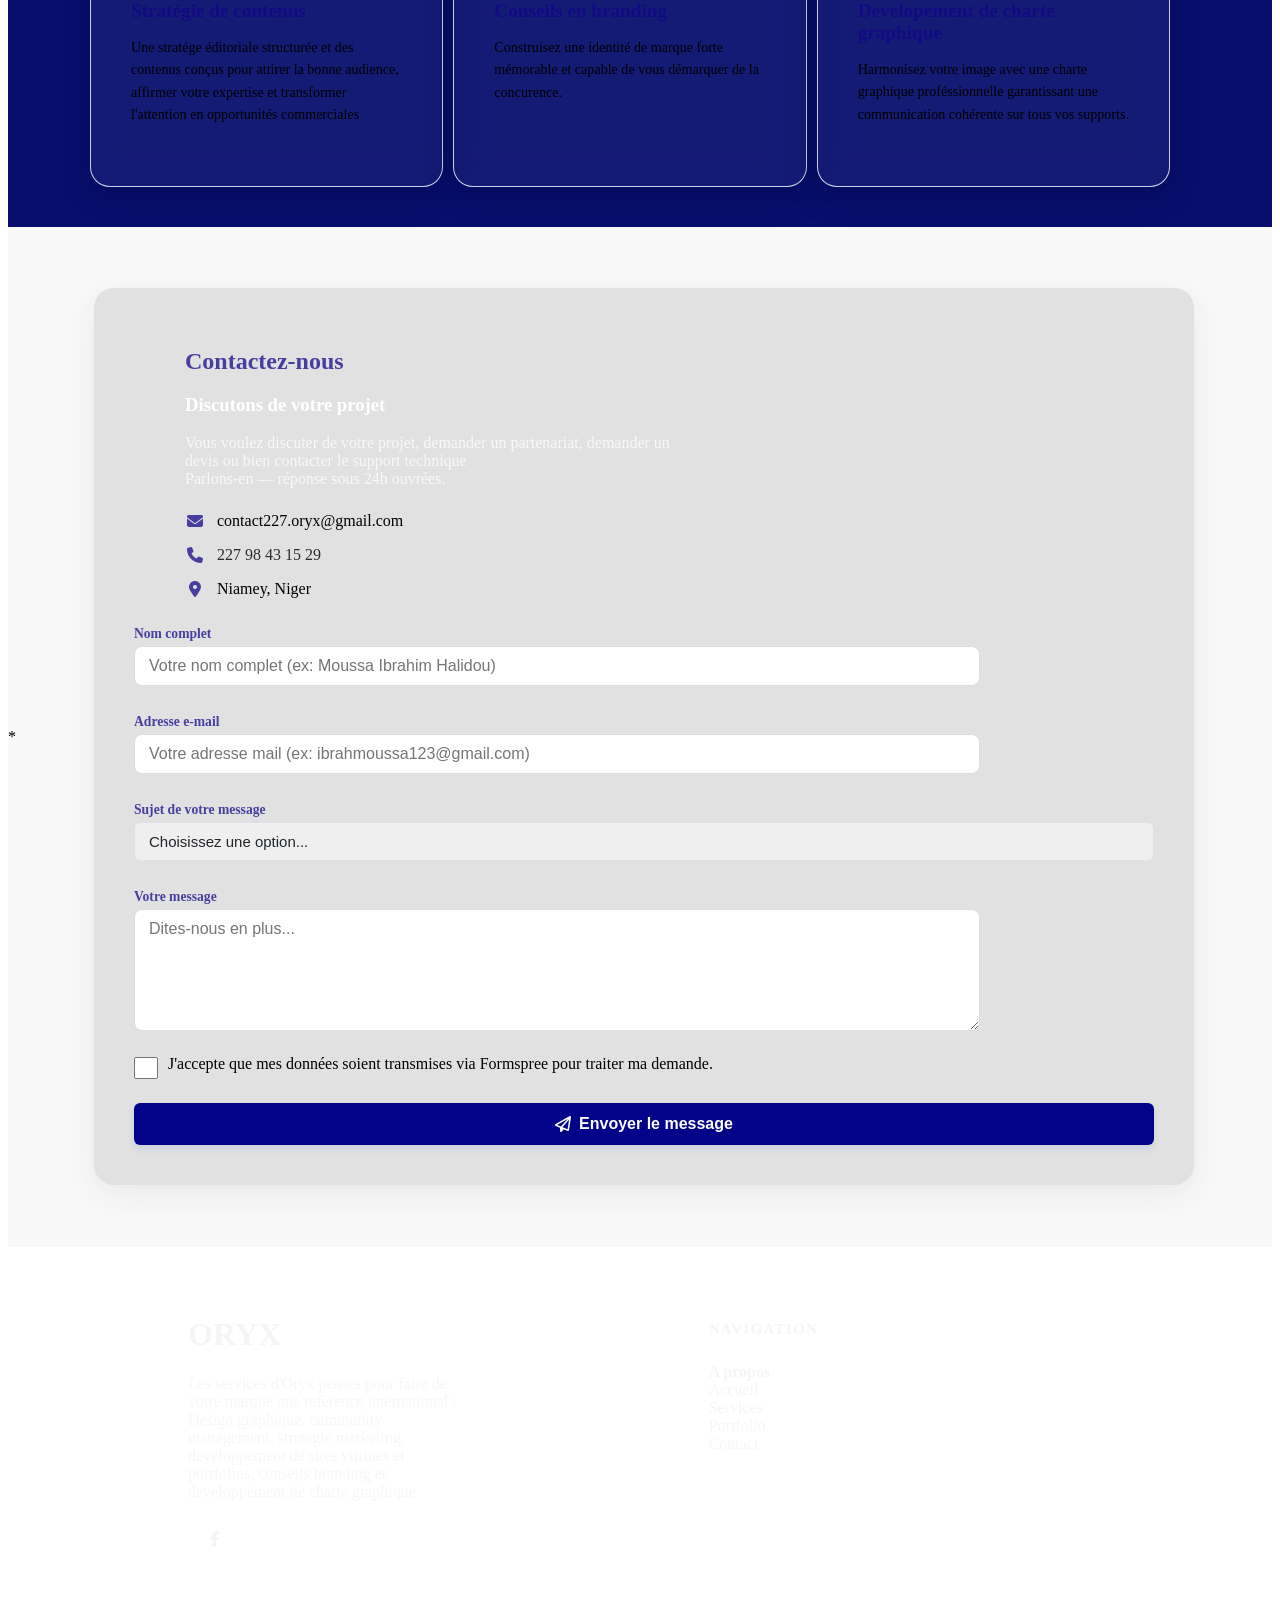
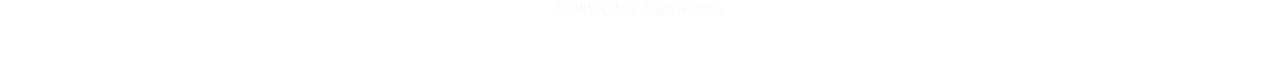
==== commit 2d9f5721: "refonte du site" ====
--- a/index.html
+++ b/index.html
@@ -88,7 +88,17 @@
         <!-- Colonne Droite :  badges -->
 
     </section>
-    <section class="services-section " id="services" style="background-color: #ffffff; ">
+    <section class="services-section" id="services" style="background-color: rgb(7, 14, 110);  /* Fond bleu semi-transparent (format RGBA) */
+    /*background-color: rgba(251, 252, 253, 0.973);*/
+    /* Bleu clair/roi avec 25% d'opacité */
+    /* Effet de flou indispensable pour l'effet glace */
+    backdrop-filter: blur(22px);
+    color: #ffffff;
+     background-image: url('fond5.jpg');
+    background-size: cover;
+    background-position: center;
+    background-repeat: no-repeat;
+    background-attachment: fixed;">
         <div class="container ">
             <!-- En-tête de la section -->
             <div class="services-header reveal ">
@@ -270,21 +280,64 @@
             const partie4 = "51";
             const message = "Bonjour M. le CEO Oryx, je souhaite obtenir un devis pour mon projet Merci! ";
             const messageEncode = encodeURIComponent(message);
+
+
             const lienWhatsappDevis = `https://wa.me/+${indicatifPays}${partie1}${partie2}${partie3}${partie4}?text=${messageEncode}`;
-            // Injection du bouton dans le site version desktop   
+
+            // ==========================================
+            // CONFIGURATION DES BOUTONS (Fonction réutilisable)
+            // ==========================================
+            function appliquerEffetGlace(element) {
+                if (!element) return;
+
+                // Styles initiaux
+                element.style.backgroundColor = "rgba(255, 255, 255, 0.35)";
+                element.style.color = "white";
+                element.style.backdropFilter = "blur(20px)";
+                element.style.webkitBackdropFilter = "blur(20px)";
+                element.style.border = "1px solid rgba(255, 255, 255, 0.25)";
+                element.style.boxShadow = "0 8px 32px 0 rgba(0, 0, 0, 0.1)";
+                element.style.listStyle = "none";
+                element.style.transition = "all 0.3s ease"; // Ajout pour la fluidité des animations
+
+                // Événement Hover (Entrée de la souris)
+                element.addEventListener("mouseenter", () => {
+                    element.style.backgroundColor = "rgba(255, 255, 255, 0.25)";
+                    element.style.backdropFilter = "blur(30px)";
+                    element.style.webkitBackdropFilter = "blur(30px)";
+                    element.style.boxShadow = "0 12px 40px 0 rgba(0, 0, 0, 0.2)";
+                    element.style.transform = "scale(1.03)";
+                });
+
+                // Événement Hover (Sortie de la souris)
+                element.addEventListener("mouseleave", () => {
+                    element.style.backgroundColor = "rgba(255, 255, 255, 0.55)";
+                    element.style.backdropFilter = "blur(20px)";
+                    element.style.webkitBackdropFilter = "blur(20px)";
+                    element.style.boxShadow = "0 8px 32px 0 rgba(0, 0, 0, 0.1)";
+                    element.style.transform = "scale(1)";
+                });
+            }
+
+            // ==========================================
+            // INJECTION VERSION DESKTOP
+            // ==========================================
             const conteneur = document.getElementById('cta_devis_whatsapp');
             if (conteneur) {
-                conteneur.innerHTML = `<a href="${lienWhatsappDevis} " target="_blank " class="btn-devis ">Demander un devis</a>`;
-
-            }
-            // Injection du bouton dans le menu mobile 
+                conteneur.innerHTML = `<a href="${lienWhatsappDevis}" target="_blank" class="btn-devis">Demander un devis</a>`;
+                appliquerEffetGlace(conteneur);
+
+            }
+
+            // ==========================================
+            // INJECTION VERSION MOBILE
+            // ==========================================
             const conteneurMobile = document.getElementById('cta_devis_whatsapp_mobile');
             if (conteneurMobile) {
-                conteneurMobile.innerHTML = `<a href="${lienWhatsappDevis} " target="_blank " class="btn-devis ">Demander un devis</a>`;
-                cta_devis_whatsapp_mobile.style.backgroundColor = "#4e73df ";
-            }
-
-
+                conteneurMobile.innerHTML = `<a href="${lienWhatsappDevis}" target="_blank" class="btn-devis">Demander un devis</a>`;
+                appliquerEffetGlace(conteneurMobile);
+
+            }
         });
     </script>
     <script>
@@ -337,9 +390,9 @@
     <script>
         window.addEventListener('DOMContentLoaded', () => {
             // Découpage du numéro en 3 parties
-            const ind = "227 ";
-            const milieu = "98 43 ";
-            const fin = "15 29 ";
+            const ind = "227";
+            const milieu = "98 43";
+            const fin = "15 29";
 
             // Reliage des trois paries du numro
             const numeroLisible = `${ind} ${milieu} ${fin}`;
--- a/oryx.css
+++ b/oryx.css
@@ -1,1124 +1,1195 @@
-            /* =========================================== ========================   VARIABLES =========================================== ======================== */
-            
-             :root {
-                --bleu-marine: rgb(11, 11, 70);
-                --bleu-bloc: rgb(10, 10, 179);
-                --rouge: rgb(240, 5, 5);
-                --gris-clair: rgb(241, 238, 238);
-                --bleu-ergonomie: rgb(39, 93, 158);
-                --bleu-time: rgb(19, 19, 167);
-                --bleu-heure: rgb(45, 45, 214);
-                --bleu-header: rgb(240, 240, 248);
-                --radius: 16px;
-                --ease: 220ms cubic-bezier(.22, .61, .36, 1);
-                --font-display: 'Fraunces', Georgia, serif;
-                --font-body: 'Poppins', sans-serif;
-            }
-            
-            html {
-                scroll-behavior: smooth;
-            }
-            /* ===================================================================   MINI SYSTÈME DE GRILLE (remplace Bootstrap, sans la dépendance) =========================================== ======================== */
-            
-            .container {
-                width: 100%;
-                max-width: 1100px;
-                margin: 0 auto;
-                padding: 0 20px;
-            }
-            
-            .container-fluid {
-                width: 100%;
-                padding: 0 20px;
-            }
-            
-            .row {
-                display: flex;
-                flex-wrap: wrap;
-                margin: 0 -0.75rem;
-            }
-            
-            .col,
-            .col-12 {
-                flex: 0 0 100%;
-                max-width: 100%;
-                padding: 0 0.75rem;
-            }
-            
-            .col-6 {
-                flex: 0 0 50%;
-                max-width: 50%;
-                padding: 0 0.75rem;
-            }
-            
-            .mb-3 {
-                margin-bottom: 1rem;
-            }
-            
-            .mb-4 {
-                margin-bottom: 1.5rem;
-            }
-            
-            .mt-2 {
-                margin-top: 0.5rem;
-            }
-            
-            .mt-3 {
-                margin-top: 1rem;
-            }
-            
-            .mt-4 {
-                margin-top: 1.5rem;
-            }
-            
-            .pt-3 {
-                padding-top: 1rem;
-            }
-            
-            .pt-5 {
-                padding-top: 3rem;
-            }
-            
-            .pb-3 {
-                padding-bottom: 1rem;
-            }
-            
-            .py-5 {
-                padding-top: 3rem;
-                padding-bottom: 3rem;
-            }
-            
-            .text-center {
-                text-align: center;
-            }
-            
-            .list-unstyled {
-                list-style: none;
-                padding-left: 0;
-            }
-            
-            .align-items-center {
-                align-items: center;
-            }
-            
-            @media (min-width: 768px) {
-                .col-md-4 {
-                    flex: 0 0 33.3333%;
-                    max-width: 33.3333%;
-                }
-                .row-cols-md-1>.col {
-                    flex: 0 0 100%;
-                    max-width: 100%;
-                }
-            }
-            
-            @media (min-width: 992px) {
-                .col-lg-6 {
-                    flex: 0 0 50%;
-                    max-width: 50%;
-                }
-                .row-cols-lg-2>.col {
-                    flex: 0 0 50%;
-                    max-width: 50%;
-                }
-            }
-            /* =========================================== ========================   HEADER / NAVIGATION =========================================== ======================== */
-            
-            .main-header {
-                display: flex;
-                align-items: center;
-                justify-content: space-between;
-                padding: 20px 10%;
-                font-family: 'Arial', sans-serif;
-                background: #12058abd;
-            }
-            
-            .nav-links {
-                display: flex;
-                list-style: none;
-                gap: 30px;
-                margin: 0;
-                padding: 0;
-            }
-            
-            .nav-links a {
-                text-decoration: none;
-                color: #F8F8F8;
-                font-size: 0.95rem;
-                font-weight: 500;
-                transition: color 0.3s ease;
-            }
-            
-            .nav-links a:hover,
-            .nav-links a.active {
-                color: #111111;
-            }
-            
-            .CTA {
-                display: inline-block;
-                background-color: #f8f8f8;
-                color: #12058abd;
-                text-decoration: none;
-                padding: 10px 24px;
-                border-radius: 20px;
-                font-size: 0.9rem;
-                font-weight: bold;
-                transition: background-color 0.3s ease;
-                cursor: pointer;
-            }
-            
-            .btn-signup:hover {
-                background-color: #454ed1;
-            }
-            /* Bouton "Demander un devis" version menu mobile : caché par défaut */
-            
-            .CTA-mobile {
-                display: none;
-                background: none;
-            }
-            /* Bouton burger : caché par défaut (desktop) */
-            
-            .burger {
-                display: none;
-                background: none;
-                border: none;
-                color: #F8F8F8;
-                font-size: 1.5rem;
-                padding: 10px;
-                cursor: pointer;
-            }
-            /* =========================================== ========================   HERO =========================================== ======================== */
-            
-            .hero-section {
-                display: flex;
-                align-items: center;
-                justify-content: space-between;
-                padding: 80px 10%;
-                min-height: 80vh;
-                background: #f8f8f8;
-                font-family: 'Arial', sans-serif;
-                background-image: url("unsplash4.avif");
-                background-repeat: no-repeat;
-                background-size: cover;
-                background-position: center;
-            }
-            
-            .hero-content {
-                max-width: 50%;
-            }
-            
-            .hero-title {
-                font-size: clamp(1.8rem, 1.1rem + 3vw, 3rem);
-                color: #F8F8F8;
-                line-height: 1.2;
-                margin-bottom: 20px;
-            }
-            
-            .hero-description {
-                font-size: 1.1rem;
-                color: #F8F8F8;
-                margin-bottom: 30px;
-                line-height: 1.6;
-            }
-            
-            .hero-buttons {
-                display: flex;
-                flex-wrap: wrap;
-                gap: 15px;
-                margin-bottom: 40px;
-            }
-            
-            .btn {
-                padding: 12px 28px;
-                border-radius: 25px;
-                text-decoration: none;
-                font-weight: bold;
-            }
-            
-            .btn-primary {
-                background-color: #5c67f2;
-                color: #ffffff;
-            }
-            
-            .btn-secondary {
-                border: 1px solid #cccccc;
-                color: #111111;
-            }
-            
-            .hero-stats {
-                display: flex;
-                flex-wrap: wrap;
-                gap: 40px;
-            }
-            
-            .stat-item strong {
-                display: block;
-                font-size: 1.8rem;
-                color: #111111;
-            }
-            
-            .stat-item span {
-                font-size: 0.9rem;
-                color: #F8F8F8;
-            }
-            
-            .hero-image-container {
-                position: relative;
-                max-width: 45%;
-                display: flex;
-                justify-content: center;
-            }
-            
-            .hero-image {
-                width: 100%;
-                max-width: 500px;
-                height: auto;
-                display: block;
-            }
-            
-            .badge {
-                position: absolute;
-                background-color: #ffffff;
-                padding: 8px 16px;
-                border-radius: 20px;
-                font-size: 0.85rem;
-                font-weight: bold;
-                box-shadow: 0 4px 15px rgba(0, 0, 0, 0.05);
-            }
-            
-            .badge-1 {
-                bottom: 20%;
-                right: -10px;
-            }
-            
-            .badge-2 {
-                top: 30%;
-                left: -20px;
-            }
-            /* =========================================== ========================   SERVICES =========================================== ======================== */
-            
-            .services-header {
-                display: flex;
-                justify-content: space-between;
-                align-items: flex-end;
-                margin-bottom: 40px;
-            }
-            
-            .header-left {
-                max-width: 600px;
-            }
-            
-            .header-left h2 {
-                font-size: clamp(1.7rem, 1.3rem + 1.5vw, 2.5rem);
-                color: #12058abd;
-                margin-bottom: 5%;
-                font-weight: 700;
-            }
-            
-            .header-left p {
-                font-size: 0.95rem;
-                color: #1a0707;
-                line-height: 1.5;
-            }
-            
-            .btn-get-started {
-                display: inline-block;
-                background-color: #492202;
-                color: rgb(245, 245, 244);
-                padding: 12px 24px;
-                border-radius: 30px;
-                text-decoration: none;
-                font-weight: 600;
-                font-size: 0.9rem;
-                transition: background-color 0.3s ease;
-            }
-            
-            .btn-get-started:hover {
-                background-color: #059669;
-            }
-            
-            .services-grid {
-                display: grid;
-                grid-template-columns: repeat(3, 1fr);
-                gap: 10px;
-                padding-right: 20px;
-            }
-            
-            .service-card {
-                background-color: #12058abd;
-                border-radius: 16px;
-                padding: 30px;
-                box-shadow: 0 10px 20px rgba(0, 0, 0, 0.05);
-            }
-            
-            .service-card:hover {
-                transform: translateY(-5px);
-                box-shadow: 0 10px 20px rgba(0, 0, 0, 0.05);
-            }
-            
-            .icon-wrapper {
-                font-size: 1.5rem;
-                color: #5A8CFF;
-                margin-bottom: 20px;
-            }
-            
-            .service-card h3 {
-                font-size: 1.2rem;
-                color: #ffff;
-                margin-bottom: 12px;
-                font-weight: 600;
-            }
-            
-            .service-card p {
-                font-size: 0.88rem;
-                color: #D9E3F5;
-                line-height: 1.6;
-                margin-bottom: 20px;
-            }
-            
-            .btn-more {
-                display: inline-flex;
-                align-items: center;
-                gap: 8px;
-                color: #ffffff;
-                text-decoration: none;
-                font-size: 0.85rem;
-                font-weight: 600;
-                padding: 10px 4px;
-                min-height: 44px;
-            }
-            
-            .btn-more i {
-                font-size: 0.7rem;
-                transition: transform 0.2s ease;
-            }
-            
-            .btn-more:hover i {
-                transform: translateX(4px);
-                color: #7DB4FF;
-            }
-            /* =========================================== ========================   PORTFOLIO (zigzag) =========================================== ======================== */
-            
-            .portfolio-section {
-                padding: 60px 0;
-                background-color: #f8f8f8;
-            }
-            
-            .portfolio-header {
-                text-align: center;
-                max-width: 640px;
-                margin: 0 auto 3rem;
-            }
-            
-            .portfolio-header h2 {
-                font-size: clamp(1.7rem, 1.3rem + 1.5vw, 2.5rem);
-                color: #12058abd;
-                font-weight: 700;
-                margin-bottom: 0.75rem;
-            }
-            
-            .portfolio-header p {
-                color: #444;
-                line-height: 1.6;
-                font-size: 0.95rem;
-            }
-            
-            .portfolio-grid {
-                display: grid;
-                grid-template-columns: repeat(3, 1fr);
-                gap: 5rem;
-            }
-            
-            .portfolio-card {
-                display: flex;
-                flex-direction: column;
-                background: #fff;
-                border-radius: 20px;
-                overflow: hidden;
-                box-shadow: 0 10px 30px rgba(5, 2, 36, 0.2);
-                transition: transform 0.25s ease, box-shadow 0.25s ease;
-            }
-            
-            .portfolio-card:hover {
-                transform: translateY(-4px);
-                box-shadow: 0 16px 40px rgba(18, 5, 138, 0.12);
-            }
-            
-            .portfolio-thumb {
-                aspect-ratio: 16 /14;
-                overflow: hidden;
-                background: #eaeaf5;
-                border-bottom: 1px solid rgba(18, 5, 138, 0.06);
-            }
-            
-            .portfolio-thumb img {
-                width: 100%;
-                height: 100%;
-                object-fit: cover;
-                object-position: top center;
-                display: block;
-                transition: transform 0.4s ease;
-            }
-            
-            .portfolio-card:hover .portfolio-thumb img {
-                transform: scale(1.03);
-            }
-            
-            .portfolio-body {
-                padding: 1.5rem 1.75rem 1.75rem;
-                display: flex;
-                flex-direction: column;
-                flex: 1;
-            }
-            
-            .portfolio-body h3 {
-                font-size: 1.15rem;
-                color: #12058abd;
-                font-weight: 700;
-                margin-bottom: 0.6rem;
-                line-height: 1.35;
-            }
-            
-            .portfolio-body p {
-                font-size: 0.92rem;
-                color: #444;
-                line-height: 1.6;
-                margin-bottom: 1rem;
-            }
-            
-            .portfolio-body .tags {
-                margin-bottom: 1.25rem;
-            }
-            
-            .btn-view-project {
-                margin-top: auto;
-                display: inline-flex;
-                align-items: center;
-                justify-content: center;
-                gap: 0.5rem;
-                width: 100%;
-                padding: 12px 20px;
-                border: none;
-                border-radius: 10px;
-                background: #12058abd;
-                color: #fff;
-                font-size: 0.9rem;
-                font-weight: 600;
-                cursor: pointer;
-                transition: background 0.2s ease, transform 0.2s ease;
-            }
-            
-            .btn-view-project:hover {
-                background: #5c67f2;
-                transform: translateY(-1px);
-            }
-            
-            .btn-view-project i {
-                font-size: 0.8rem;
-            }
-            
-            .tags {
-                display: flex;
-                flex-wrap: wrap;
-                gap: 8px;
-                margin-bottom: 1rem;
-            }
-            
-            .tag {
-                background-color: #f0eefd;
-                color: #12058abd;
-                font-size: 0.75rem;
-                font-weight: 600;
-                padding: 4px 12px;
-                border-radius: 999px;
-            }
-            
-            .portfolio-modal {
-                position: fixed;
-                inset: 0;
-                z-index: 2000;
-                display: flex;
-                align-items: center;
-                justify-content: center;
-                padding: 1rem;
-            }
-            
-            .portfolio-modal[hidden] {
-                display: none;
-            }
-            
-            .portfolio-modal-backdrop {
-                position: absolute;
-                inset: 0;
-                background: rgba(10, 5, 40, 0.72);
-                backdrop-filter: blur(4px);
-            }
-            
-            .portfolio-modal-dialog {
-                position: relative;
-                z-index: 1;
-                width: min(960px, 100%);
-                max-height: 92vh;
-                background: #fff;
-                border-radius: 16px;
-                display: flex;
-                flex-direction: column;
-                overflow: hidden;
-                box-shadow: 0 24px 60px rgba(0, 0, 0, 0.25);
-            }
-            
-            .portfolio-modal-header {
-                display: flex;
-                align-items: center;
-                justify-content: space-between;
-                padding: 1rem 1.25rem;
-                border-bottom: 1px solid #eee;
-                background: #fafafa;
-            }
-            
-            .portfolio-modal-header h3 {
-                font-size: 1rem;
-                font-weight: 700;
-                color: #12058abd;
-                margin: 0;
-            }
-            
-            .portfolio-modal-close {
-                display: flex;
-                align-items: center;
-                justify-content: center;
-                width: 36px;
-                height: 36px;
-                border: none;
-                border-radius: 8px;
-                background: transparent;
-                color: #333;
-                font-size: 1.2rem;
-                cursor: pointer;
-                transition: background 0.2s ease;
-            }
-            
-            .portfolio-modal-close:hover {
-                background: #eee;
-            }
-            
-            .portfolio-modal-tabs {
-                display: flex;
-                gap: 0;
-                border-bottom: 1px solid #eee;
-                padding: 0 1.25rem;
-                background: #fafafa;
-            }
-            
-            .portfolio-tab {
-                padding: 0.75rem 1rem;
-                border: none;
-                background: none;
-                font-size: 0.85rem;
-                font-weight: 600;
-                color: #777;
-                cursor: pointer;
-                border-bottom: 2px solid transparent;
-                margin-bottom: -1px;
-                transition: color 0.2s ease, border-color 0.2s ease;
-            }
-            
-            .portfolio-tab.is-active {
-                color: #12058abd;
-                border-bottom-color: #5c67f2;
-            }
-            
-            .portfolio-tab:disabled {
-                opacity: 0.4;
-                cursor: not-allowed;
-            }
-            
-            .portfolio-modal-content {
-                flex: 1;
-                min-height: 0;
-                overflow: hidden;
-            }
-            
-            .portfolio-panel {
-                display: none;
-                height: 100%;
-            }
-            
-            .portfolio-panel.is-active {
-                display: block;
-            }
-            
-            .portfolio_container_2-removed {
-                @media (max-width: 767px) {
-                    .projet-card, .col:nth-of-type(even) .projet-card {
-                        flex-direction: column;
-                    }
-                    .screen {
-                        min-height: 220px;
-                        width: 90%;
-                    }
-                    /* Le survol n'existe pas au doigt : on désactive l'animation de scroll de l'image */
-                    .screen img {
-                        transition: none;
-                        width: 100%;
-                    }
-                    .screen:hover img {
-                        top: 0;
-                    }
-                    .projet-card {
-                        width: 100%;
-                    }
-                    .projet-text {
-                        width: 100%;
-                    }
-                    .sous_port_first_block {
-                        width: 90%;
-                    }
-                    .projet-text h3 {
-                        padding-left: 5%;
-                        padding-right: 5%;
-                        text-align: center;
-                        font-size: 5px;
-                    }
-                }
-            }
-            /* =========================================== ========================   CONTACT =========================================== ======================== */
-            
-            .contact-section {
-                background-image: url('unsplash4.avif');
-                background-size: cover;
-                background-position: center;
-                background-repeat: no-repeat;
-                background-attachment: fixed;
-                /* Le fond reste fixe lors du défilement (effet parallaxe) */
-                min-height: 100vh;
-                display: flex;
-                align-items: center;
-                justify-content: center;
-                padding: 60px 0;
-            }
-            
-            .contact-section h2 {
-                color: #12058abd;
-                font-weight: 700;
-                margin-bottom: 1rem;
-            }
-            
-            .contact-list {
-                list-style: none;
-                padding: 0;
-                margin-top: 1.5rem;
-            }
-            
-            .contact-list li {
-                display: flex;
-                align-items: center;
-                gap: 12px;
-                margin-bottom: 1rem;
-                font-size: 1rem;
-            }
-            
-            .contact-list i {
-                color: #12058abd;
-                width: 20px;
-                text-align: center;
-            }
-            
-            .contact-list a {
-                color: #2c2c2c;
-                text-decoration: none;
-            }
-            
-            .contact-list a:hover {
-                color: #5c67f2;
-            }
-            
-            .contact-form label {
-                display: block;
-                font-weight: 600;
-                font-size: 0.85rem;
-                color: #12058abd;
-                margin-top: 0.75rem;
-                margin-bottom: 0.25rem;
-            }
-            
-            .contact-form .form-control {
-                width: 80%;
-                padding: 10px 14px;
-                border: 1px solid #ddd;
-                border-radius: 8px;
-                font-family: 'Arial', sans-serif;
-                /* 16px minimum : empêche Safari iOS de zoomer automatiquement au focus */
-                font-size: 16px;
-            }
-            
-            .form-status {
-                font-size: 0.85rem;
-                color: #059669;
-            }
-            
-            .contact_bloc1 {
-                padding-left: 2%;
-            }
-            
-            .contact_bloc2 {
-                padding-left: 2%;
-            }
-            /* ===================================================FOOTER===================================================================*/
-            
-            footer.site-footer {
-                background-color: var(--bleu-marine);
-                color: rgba(245, 245, 245, 0.85);
-            }
-            
-            footer.site-footer a {
-                color: whitesmoke;
-                text-decoration: none;
-                transition: color var(--ease);
-            }
-            
-            footer.site-footer a:hover {
-                color: yellow;
-            }
-            
-            footer.site-footer h5 {
-                font-family: 'poppins';
-                font-weight: 600;
-                color: whitesmoke;
-                font-size: 0.95rem;
-                text-transform: uppercase;
-                letter-spacing: 0.08em;
-            }
-            
-            .footer-bottom {
-                border-top: 1px solid rgba(245, 245, 245, 0.15);
-                font-size: 0.85rem;
-            }
-            
-            .footer-row {
-                display: flex;
-                flex-wrap: wrap;
-                justify-content: flex-start;
-                gap: 2rem;
-                width: 100%;
-            }
-            
-            .social-footer a {
-                display: inline-flex;
-                align-items: center;
-                justify-content: center;
-                width: 44px;
-                height: 44px;
-            }
-            /* 
+/* =========================================== ========================   VARIABLES =========================================== ======================== */
+
+ :root {
+    --bleu-marine: rgb(11, 11, 70);
+    --bleu-bloc: rgb(10, 10, 179);
+    --rouge: rgb(240, 5, 5);
+    --gris-clair: rgb(241, 238, 238);
+    --bleu-ergonomie: rgb(39, 93, 158);
+    --bleu-time: rgb(19, 19, 167);
+    --bleu-heure: rgb(45, 45, 214);
+    --bleu-header: rgb(240, 240, 248);
+    --radius: 16px;
+    --ease: 220ms cubic-bezier(.22, .61, .36, 1);
+    --font-display: 'Fraunces', Georgia, serif;
+    --font-body: 'Poppins', sans-serif;
+}
+
+html {
+    scroll-behavior: smooth;
+}
+
+
+/* ===================================================================   MINI SYSTÈME DE GRILLE (remplace Bootstrap, sans la dépendance) =========================================== ======================== */
+
+.container {
+    width: 100%;
+    max-width: 1100px;
+    margin: 0 auto;
+    padding: 0 20px;
+}
+
+.container-fluid {
+    width: 100%;
+    padding: 0 20px;
+}
+
+.row {
+    display: flex;
+    flex-wrap: wrap;
+    margin: 0 -0.75rem;
+}
+
+.col,
+.col-12 {
+    flex: 0 0 100%;
+    max-width: 100%;
+    padding: 0 0.75rem;
+}
+
+.col-6 {
+    flex: 0 0 50%;
+    max-width: 50%;
+    padding: 0 0.75rem;
+}
+
+.mb-3 {
+    margin-bottom: 1rem;
+}
+
+.mb-4 {
+    margin-bottom: 1.5rem;
+}
+
+.mt-2 {
+    margin-top: 0.5rem;
+}
+
+.mt-3 {
+    margin-top: 1rem;
+}
+
+.mt-4 {
+    margin-top: 1.5rem;
+}
+
+.pt-3 {
+    padding-top: 1rem;
+}
+
+.pt-5 {
+    padding-top: 3rem;
+}
+
+.pb-3 {
+    padding-bottom: 1rem;
+}
+
+.py-5 {
+    padding-top: 3rem;
+    padding-bottom: 3rem;
+}
+
+.text-center {
+    text-align: center;
+}
+
+.list-unstyled {
+    list-style: none;
+    padding-left: 0;
+}
+
+.align-items-center {
+    align-items: center;
+}
+
+@media (min-width: 768px) {
+    .col-md-4 {
+        flex: 0 0 33.3333%;
+        max-width: 33.3333%;
+    }
+    .row-cols-md-1>.col {
+        flex: 0 0 100%;
+        max-width: 100%;
+    }
+}
+
+@media (min-width: 992px) {
+    .col-lg-6 {
+        flex: 0 0 50%;
+        max-width: 50%;
+    }
+    .row-cols-lg-2>.col {
+        flex: 0 0 50%;
+        max-width: 50%;
+    }
+}
+
+
+/* =========================================== ========================   HEADER / NAVIGATION =========================================== ======================== */
+
+.main-header {
+    display: flex;
+    align-items: center;
+    justify-content: space-between;
+    padding: 20px 10%;
+    font-family: 'Arial', sans-serif;
+    background-image: url('fond8.jpg');
+    background-size: cover;
+    background-position: center;
+    background-repeat: no-repeat;
+    background-attachment: fixed;
+}
+
+.nav-links {
+    display: flex;
+    list-style: none;
+    gap: 30px;
+    margin: 0;
+    padding: 0;
+}
+
+.nav-links a {
+    text-decoration: none;
+    color: #F8F8F8;
+    font-size: 0.95rem;
+    font-weight: 500;
+    transition: color 0.3s ease;
+}
+
+.nav-links a:hover,
+.nav-links a.active {
+    color: #111111;
+}
+
+.CTA {
+    display: inline-block;
+    background-color: #f8f8f8;
+    color: #12058abd;
+    text-decoration: none;
+    padding: 10px 24px;
+    border-radius: 20px;
+    font-size: 0.9rem;
+    font-weight: bold;
+    transition: background-color 0.3s ease;
+    cursor: pointer;
+}
+
+#cta_devis_whatsapp a,
+#cta_devis_whatsapp_mobile a {
+    color: #ffffff !important;
+    /* Force le texte en blanc pur */
+    text-decoration: none !important;
+    /* Supprime le soulignement non professionnel */
+    display: block !important;
+    width: 100%;
+    text-align: center;
+}
+
+#cta_devis_whatsapp a:hover,
+#cta_devis_whatsapp_mobile a:hover {
+    color: #ffffff !important;
+    text-decoration: none !important;
+}
+
+.btn-signup:hover {
+    background-color: #454ed1;
+}
+
+
+/* Bouton "Demander un devis" version menu mobile : caché par défaut */
+
+.CTA-mobile {
+    display: none;
+    background: none;
+}
+
+
+/* Bouton burger : caché par défaut (desktop) */
+
+.burger {
+    display: none;
+    background: none;
+    border: none;
+    color: #F8F8F8;
+    font-size: 1.5rem;
+    padding: 10px;
+    cursor: pointer;
+}
+
+
+/* =========================================== ========================   HERO =========================================== ======================== */
+
+.hero-section {
+    display: flex;
+    align-items: center;
+    justify-content: space-between;
+    padding: 80px 10%;
+    min-height: 80vh;
+    background: #f8f8f8;
+    font-family: 'Arial', sans-serif;
+    background-image: url("unsplash4.avif");
+    background-repeat: no-repeat;
+    background-size: cover;
+    background-position: center;
+}
+
+.hero-content {
+    max-width: 50%;
+}
+
+.hero-title {
+    font-size: clamp(1.8rem, 1.1rem + 3vw, 3rem);
+    color: #F8F8F8;
+    line-height: 1.2;
+    margin-bottom: 20px;
+}
+
+.hero-description {
+    font-size: 1.1rem;
+    color: #F8F8F8;
+    margin-bottom: 30px;
+    line-height: 1.6;
+}
+
+.hero-buttons {
+    display: flex;
+    flex-wrap: wrap;
+    gap: 15px;
+    margin-bottom: 40px;
+}
+
+.btn {
+    padding: 12px 28px;
+    border-radius: 25px;
+    text-decoration: none;
+    font-weight: bold;
+}
+
+.btn-primary {
+    background-color: #5c67f2;
+    color: #ffffff;
+}
+
+.btn-secondary {
+    border: 1px solid #cccccc;
+    color: #111111;
+}
+
+.hero-stats {
+    display: flex;
+    flex-wrap: wrap;
+    gap: 40px;
+}
+
+.stat-item strong {
+    display: block;
+    font-size: 1.8rem;
+    color: #111111;
+}
+
+.stat-item span {
+    font-size: 0.9rem;
+    color: #F8F8F8;
+}
+
+.hero-image-container {
+    position: relative;
+    max-width: 45%;
+    display: flex;
+    justify-content: center;
+}
+
+.hero-image {
+    width: 100%;
+    max-width: 500px;
+    height: auto;
+    display: block;
+}
+
+.badge {
+    position: absolute;
+    background-color: #ffffff;
+    padding: 8px 16px;
+    border-radius: 20px;
+    font-size: 0.85rem;
+    font-weight: bold;
+    box-shadow: 0 4px 15px rgba(0, 0, 0, 0.05);
+}
+
+.badge-1 {
+    bottom: 20%;
+    right: -10px;
+}
+
+.badge-2 {
+    top: 30%;
+    left: -20px;
+}
+
+
+/* =========================================== ========================   SERVICES =========================================== ======================== */
+
+.services-header {
+    display: flex;
+    justify-content: space-between;
+    align-items: flex-end;
+    margin-bottom: 40px;
+}
+
+.header-left {
+    max-width: 600px;
+}
+
+.header-left h2 {
+    font-size: clamp(1.7rem, 1.3rem + 1.5vw, 2.5rem);
+    color: #12058abd;
+    margin-bottom: 5%;
+    font-weight: 700;
+}
+
+.header-left p {
+    font-size: 0.95rem;
+    color: #1a0707;
+    line-height: 1.5;
+}
+
+.btn-get-started {
+    display: inline-block;
+    background-color: #492202;
+    color: rgb(245, 245, 244);
+    padding: 12px 24px;
+    border-radius: 30px;
+    text-decoration: none;
+    font-weight: 600;
+    font-size: 0.9rem;
+    transition: background-color 0.3s ease;
+}
+
+.btn-get-started:hover {
+    background-color: #059669;
+}
+
+.services-grid {
+    display: grid;
+    grid-template-columns: repeat(3, 1fr);
+    gap: 10px;
+    padding-right: 20px;
+    padding-bottom: 40px;
+}
+
+.service-card {
+    backdrop-filter: blur(20px);
+    -webkit-backdrop-filter: blur(20px);
+    border: 1px solid rgba(255, 255, 255, 0.795);
+    border-radius: 24px;
+    box-shadow: 0 8px 32px 0 rgba(0, 0, 14, 0.219);
+    padding: 30px;
+    background-color: rgba(255, 254, 254, 0.055);
+    border-radius: 20px;
+    padding: 40px;
+}
+
+.service-card:hover {
+    transform: scale(-4);
+    box-shadow: 0 10px 20px rgba(2, 16, 95, 0.05);
+}
+
+.icon-wrapper {
+    font-size: 1.5rem;
+    color: #5A8CFF;
+    margin-bottom: 20px;
+}
+
+.service-card h3 {
+    font-size: 1.2rem;
+    color: #12058abd;
+    margin-bottom: 12px;
+    font-weight: 600;
+}
+
+.service-card p {
+    font-size: 0.88rem;
+    color: #000000;
+    line-height: 1.6;
+    margin-bottom: 20px;
+}
+
+.btn-more {
+    display: inline-flex;
+    align-items: center;
+    gap: 8px;
+    color: #ffffff;
+    text-decoration: none;
+    font-size: 0.85rem;
+    font-weight: 600;
+    padding: 10px 4px;
+    min-height: 44px;
+}
+
+.btn-more i {
+    font-size: 0.7rem;
+    transition: transform 0.2s ease;
+}
+
+.btn-more:hover i {
+    transform: translateX(4px);
+    color: #7DB4FF;
+}
+
+
+/* =========================================== ========================   PORTFOLIO  =========================================== ======================== */
+
+.portfolio-section {
+    padding: 60px 0;
+    background-color: #f8f8f8;
+}
+
+.portfolio-header {
+    text-align: center;
+    max-width: 640px;
+    margin: 0 auto 3rem;
+}
+
+.portfolio-header h2 {
+    font-size: clamp(1.7rem, 1.3rem + 1.5vw, 2.5rem);
+    color: #12058abd;
+    font-weight: 700;
+    margin-bottom: 0.75rem;
+}
+
+.portfolio-header p {
+    color: #444;
+    line-height: 1.6;
+    font-size: 0.95rem;
+}
+
+.portfolio-grid {
+    display: grid;
+    grid-template-columns: repeat(3, 1fr);
+    gap: 5rem;
+}
+
+.portfolio-card {
+    display: flex;
+    flex-direction: column;
+    background: #fff;
+    border-radius: 20px;
+    overflow: hidden;
+    box-shadow: 0 10px 30px rgba(5, 2, 36, 0.2);
+    transition: transform 0.25s ease, box-shadow 0.25s ease;
+}
+
+.portfolio-card:hover {
+    transform: translateY(-4px);
+    box-shadow: 0 16px 40px rgba(18, 5, 138, 0.12);
+}
+
+.portfolio-thumb {
+    aspect-ratio: 16 /14;
+    overflow: hidden;
+    background: #eaeaf5;
+    border-bottom: 1px solid rgba(18, 5, 138, 0.06);
+}
+
+.portfolio-thumb img {
+    width: 100%;
+    height: 100%;
+    object-fit: cover;
+    object-position: top center;
+    display: block;
+    transition: transform 0.4s ease;
+}
+
+.portfolio-card:hover .portfolio-thumb img {
+    transform: scale(1.03);
+}
+
+.portfolio-body {
+    padding: 1.5rem 1.75rem 1.75rem;
+    display: flex;
+    flex-direction: column;
+    flex: 1;
+}
+
+.portfolio-body h3 {
+    font-size: 1.15rem;
+    color: rgb(19, 19, 167);
+    font-weight: 700;
+    margin-bottom: 0.6rem;
+    line-height: 1.35;
+}
+
+.portfolio-body p {
+    font-size: 0.92rem;
+    color: #444;
+    line-height: 1.6;
+    margin-bottom: 1rem;
+}
+
+.portfolio-body .tags {
+    margin-bottom: 1.25rem;
+}
+
+.btn-view-project {
+    margin-top: auto;
+    display: inline-flex;
+    align-items: center;
+    justify-content: center;
+    gap: 0.5rem;
+    width: 100%;
+    padding: 12px 20px;
+    border: none;
+    border-radius: 10px;
+    background: #12058abd;
+    color: #fff;
+    font-size: 0.9rem;
+    font-weight: 600;
+    cursor: pointer;
+    transition: background 0.2s ease, transform 0.2s ease;
+}
+
+.btn-view-project:hover {
+    background: #5c67f2;
+    transform: translateY(-1px);
+}
+
+.btn-view-project i {
+    font-size: 0.8rem;
+}
+
+.tags {
+    display: flex;
+    flex-wrap: wrap;
+    gap: 8px;
+    margin-bottom: 1rem;
+}
+
+.tag {
+    background-color: #f0eefd;
+    color: #12058abd;
+    font-size: 0.75rem;
+    font-weight: 600;
+    padding: 4px 12px;
+    border-radius: 999px;
+}
+
+.portfolio-modal {
+    position: fixed;
+    inset: 0;
+    z-index: 2000;
+    display: flex;
+    align-items: center;
+    justify-content: center;
+    padding: 1rem;
+}
+
+.portfolio-modal[hidden] {
+    display: none;
+}
+
+.portfolio-modal-backdrop {
+    position: absolute;
+    inset: 0;
+    background: rgba(10, 5, 40, 0.72);
+    backdrop-filter: blur(4px);
+}
+
+.portfolio-modal-dialog {
+    position: relative;
+    z-index: 1;
+    width: min(960px, 100%);
+    max-height: 92vh;
+    background: #fff;
+    border-radius: 16px;
+    display: flex;
+    flex-direction: column;
+    overflow: hidden;
+    box-shadow: 0 24px 60px rgba(0, 0, 0, 0.25);
+}
+
+.portfolio-modal-header {
+    display: flex;
+    align-items: center;
+    justify-content: space-between;
+    padding: 1rem 1.25rem;
+    border-bottom: 1px solid #eee;
+    background: #fafafa;
+}
+
+.portfolio-modal-header h3 {
+    font-size: 1rem;
+    font-weight: 700;
+    color: #12058abd;
+    margin: 0;
+}
+
+.portfolio-modal-close {
+    display: flex;
+    align-items: center;
+    justify-content: center;
+    width: 36px;
+    height: 36px;
+    border: none;
+    border-radius: 8px;
+    background: transparent;
+    color: #333;
+    font-size: 1.2rem;
+    cursor: pointer;
+    transition: background 0.2s ease;
+}
+
+.portfolio-modal-close:hover {
+    background: #eee;
+}
+
+.portfolio-modal-tabs {
+    display: flex;
+    gap: 0;
+    border-bottom: 1px solid #eee;
+    padding: 0 1.25rem;
+    background: #fafafa;
+}
+
+.portfolio-tab {
+    padding: 0.75rem 1rem;
+    border: none;
+    background: none;
+    font-size: 0.85rem;
+    font-weight: 600;
+    color: #777;
+    cursor: pointer;
+    border-bottom: 2px solid transparent;
+    margin-bottom: -1px;
+    transition: color 0.2s ease, border-color 0.2s ease;
+}
+
+.portfolio-tab.is-active {
+    color: #12058abd;
+    border-bottom-color: #5c67f2;
+}
+
+.portfolio-tab:disabled {
+    opacity: 0.4;
+    cursor: not-allowed;
+}
+
+.portfolio-modal-content {
+    flex: 1;
+    min-height: 0;
+    overflow: hidden;
+}
+
+.portfolio-panel {
+    display: none;
+    height: 100%;
+}
+
+.portfolio-panel.is-active {
+    display: block;
+}
+
+.portfolio-section2 {
+    background-image: url('fond3.jpg');
+    background-size: cover;
+    background-position: center;
+    background-repeat: no-repeat;
+    background-attachment: fixed;
+}
+
+.portfolio_container_2-removed {
+    @media (max-width: 767px) {
+        .projet-card, .col:nth-of-type(even) .projet-card {
+            flex-direction: column;
+        }
+        .screen {
+            min-height: 220px;
+            width: 90%;
+        }
+        /* Le survol n'existe pas au doigt : on désactive l'animation de scroll de l'image */
+        .screen img {
+            transition: none;
+            width: 100%;
+        }
+        .screen:hover img {
+            top: 0;
+        }
+        .projet-card {
+            width: 100%;
+        }
+        .projet-text {
+            width: 100%;
+        }
+        .sous_port_first_block {
+            width: 90%;
+        }
+        .projet-text h3 {
+            padding-left: 5%;
+            padding-right: 5%;
+            text-align: center;
+            font-size: 5px;
+        }
+    }
+}
+
+
+/* =========================================== ========================   CONTACT =========================================== ======================== */
+
+.contact-section {
+    background-image: url('unsplash4.avif');
+    background-size: cover;
+    background-position: center;
+    background-repeat: no-repeat;
+    background-attachment: fixed;
+    /* Le fond reste fixe lors du défilement (effet parallaxe) */
+    min-height: 100vh;
+    display: flex;
+    align-items: center;
+    justify-content: center;
+    padding: 60px 0;
+}
+
+.contact-section h2 {
+    color: #12058abd;
+    font-weight: 700;
+    margin-bottom: 1rem;
+}
+
+.contact-list {
+    list-style: none;
+    padding: 0;
+    margin-top: 1.5rem;
+}
+
+.contact-list li {
+    display: flex;
+    align-items: center;
+    gap: 12px;
+    margin-bottom: 1rem;
+    font-size: 1rem;
+}
+
+.contact-list i {
+    color: #12058abd;
+    width: 20px;
+    text-align: center;
+}
+
+.contact-list a {
+    color: #2c2c2c;
+    text-decoration: none;
+}
+
+.contact-list a:hover {
+    color: #5c67f2;
+}
+
+.contact-form label {
+    display: block;
+    font-weight: 600;
+    font-size: 0.85rem;
+    color: #12058abd;
+    margin-top: 0.75rem;
+    margin-bottom: 0.25rem;
+}
+
+.contact-form .form-control {
+    width: 80%;
+    padding: 10px 14px;
+    border: 1px solid #ddd;
+    border-radius: 8px;
+    font-family: 'Arial', sans-serif;
+    /* 16px minimum : empêche Safari iOS de zoomer automatiquement au focus */
+    font-size: 16px;
+}
+
+.form-status {
+    font-size: 0.85rem;
+    color: #059669;
+}
+
+.contact_bloc1 {
+    padding-left: 2%;
+}
+
+.contact_bloc2 {
+    padding-left: 2%;
+}
+
+
+/* ===================================================FOOTER===================================================================*/
+
+footer.site-footer {
+    background-image: url('fond8.jpg');
+    background-size: cover;
+    background-position: center;
+    background-repeat: no-repeat;
+    background-attachment: fixed;
+    color: rgba(245, 245, 245, 0.85);
+}
+
+footer.site-footer a {
+    color: whitesmoke;
+    text-decoration: none;
+    transition: color var(--ease);
+}
+
+footer.site-footer a:hover {
+    color: yellow;
+}
+
+footer.site-footer h5 {
+    font-family: 'poppins';
+    font-weight: 600;
+    color: whitesmoke;
+    font-size: 0.95rem;
+    text-transform: uppercase;
+    letter-spacing: 0.08em;
+}
+
+.footer-bottom {
+    border-top: 1px solid rgba(245, 245, 245, 0.15);
+    font-size: 0.85rem;
+}
+
+.footer-row {
+    display: flex;
+    flex-wrap: wrap;
+    justify-content: flex-start;
+    gap: 2rem;
+    width: 100%;
+}
+
+.social-footer a {
+    display: inline-flex;
+    align-items: center;
+    justify-content: center;
+    width: 44px;
+    height: 44px;
+}
+
+
+/* 
 /* =========================================== ========================   RESPONSIVE — TABLETTE (≤ 900px) =========================================== ======================== */
-            
-            @media (max-width: 900px) {
-                .services-grid {
-                    grid-template-columns: repeat(2, 1fr);
-                }
-                .services-header {
-                    flex-direction: column;
-                    align-items: flex-start;
-                    gap: 20px;
-                }
-                .hero-section {
-                    flex-direction: column;
-                    padding: 50px 6%;
-                    text-align: center;
-                }
-                .hero-content,
-                .hero-image-container {
-                    max-width: 100%;
-                }
-                .hero-buttons {
-                    justify-content: center;
-                }
-                .hero-stats {
-                    justify-content: center;
-                }
-                .portfolio-grid {
-                    display: grid;
-                    grid-template-columns: repeat(2, 1fr);
-                    gap: 5rem;
-                }
-                .portfolio-card {
-                    display: flex;
-                    flex-direction: column;
-                    background: #fff;
-                    border-radius: 20px;
-                    overflow: hidden;
-                    box-shadow: 0 10px 30px rgba(5, 2, 36, 0.2);
-                    transition: transform 0.25s ease, box-shadow 0.25s ease;
-                }
-                .contact-form .form-control {
-                    width: 80%;
-                    padding: 10px 14px;
-                    border: 1px solid #ddd;
-                    border-radius: 8px;
-                    font-family: 'Arial', sans-serif;
-                    /* 16px minimum : empêche Safari iOS de zoomer automatiquement au focus */
-                    font-size: 16px;
-                }
-                .contact_bloc1 {
-                    padding-left: 5%;
-                }
-                .contact_bloc2 {
-                    padding-left: 5%;
-                }
-                .footer_bloc {
-                    padding-left: 10%;
-                }
-                .bloc_contact.p {
-                    font-size: 13px;
-                }
-            }
-            /* =========================================== ========================   RESPONSIVE — MOBILE (≤ 768px) : header / burger / nav =========================================== ======================== */
-            
-            @media (max-width: 768px) {
-                .main-header {
-                    position: relative;
-                    padding: 15px 5%;
-                    justify-content: space-between;
-                }
-                .logo {
-                    order: 1;
-                }
-                .header-action {
-                    display: none;
-                }
-                .burger {
-                    display: block;
-                    order: 2;
-                    margin-left: auto;
-                }
-                .burger {
-                    background: none;
-                    border: none;
-                    cursor: pointer;
-                    padding: 10px;
-                    font-size: 24px;
-                    /* Ajuste la taille de l'icône */
-                    color: #f8F8F8;
-                    /* Couleur de l'icône */
-                    /* Permet une transition fluide lors de la rotation */
-                    transition: transform 0.3s ease-in-out;
-                }
-                /* Effet de rotation à 180 degrés lorsque le menu est ouvert */
-                .burger.open {
-                    transform: rotate(180deg);
-                }
-                .nav-links {
-                    display: none;
-                    position: absolute;
-                    top: 100%;
-                    left: 0;
-                    right: 0;
-                    flex-direction: column;
-                    background: #12058abd;
-                    padding: 20px;
-                    gap: 16px;
-                    z-index: 10;
-                }
-                .nav-links.open {
-                    display: flex;
-                }
-                .nav-links a {
-                    display: block;
-                    padding: 10px 4px;
-                }
-                .contact-form .form-control {
-                    width: 70%;
-                    padding: 10px 14px;
-                    border: 1px solid #ddd;
-                    border-radius: 8px;
-                    font-family: 'Arial', sans-serif;
-                    /* 16px minimum : empêche Safari iOS de zoomer automatiquement au focus */
-                    font-size: 16px;
-                }
-                .contact_bloc1 {
-                    padding-left: 5%;
-                }
-                .contact_bloc2 {
-                    padding-left: 5%;
-                }
-                .nav-cta-mobile {
-                    order: -1;
-                }
-                .CTA-mobile {
-                    display: inline-block;
-                    background-color: #f8f8f8;
-                    color: #12058abd;
-                    text-decoration: none;
-                    padding: 10px 24px;
-                    border-radius: 20px;
-                    font-weight: bold;
-                    text-align: center;
-                    cursor: pointer;
-                }
-                .icon-wrapper {
-                    font-size: 1.5rem;
-                    color: #5A8CFF;
-                    margin-bottom: 20px;
-                }
-                .service-card h3 {
-                    font-size: 1.2rem;
-                    color: #ffff;
-                    margin-bottom: 12px;
-                    font-weight: 600;
-                }
-                .service-card p {
-                    font-size: 0.88rem;
-                    color: #D9E3F5;
-                    line-height: 1.6;
-                    margin-bottom: 20px;
-                }
-                .footer_bloc {
-                    padding-left: 10%;
-                }
-                .contact_bloc1.p {
-                    font-size: 10px;
-                    display: none;
-                }
-                .projet-text p {
-                    font-size: 16px;
-                    padding-left: 2%;
-                }
-                .portfolio-grid {
-                    display: grid;
-                    grid-template-columns: repeat(1, 1fr);
-                    gap: 5rem;
-                    padding-right: 2rem;
-                    justify-items: center;
-                }
-                .portfolio-card {
-                    display: flex;
-                    flex-direction: column;
-                    background: #fff;
-                    border-radius: 20px;
-                    overflow: hidden;
-                    box-shadow: 0 10px 30px rgba(5, 2, 36, 0.2);
-                    transition: transform 0.25s ease, box-shadow 0.25s ease;
-                }
-            }
-            /* ===================================================================   RESPONSIVE — PETIT MOBILE (≤ 500px) =========================================== ======================== */
-            
-            @media (max-width: 500px) {
-                .services-grid {
-                    grid-template-columns: 1fr;
-                }
-                .footer-row {
-                    flex-direction: column;
-                    gap: 2rem;
-                }
-                .logo {
-                    margin-left: 9%;
-                }
-                .contact-form .form-control {
-                    width: 70%;
-                    padding: 10px 14px;
-                    border: 1px solid #ddd;
-                    border-radius: 8px;
-                    font-family: 'Arial', sans-serif;
-                    /* 16px minimum : empêche Safari iOS de zoomer automatiquement au focus */
-                    font-size: 10px;
-                }
-                .contact_bloc1 {
-                    padding-left: 5%;
-                }
-                .footer_bloc {
-                    padding-left: 10%;
-                }
-                .contact_bloc1.p {
-                    font-size: 8px;
-                }
-                .projet-text p {
-                    font-size: 13px;
-                    padding-left: 2%;
-                    padding-right: 20%;
-                }
-                .portfolio-grid {
-                    display: grid;
-                    grid-template-columns: repeat(1, 1fr);
-                    gap: 5rem;
-                }
-                .portfolio-card {
-                    display: flex;
-                    flex-direction: column;
-                    background: #fff;
-                    border-radius: 20px;
-                    overflow: hidden;
-                    box-shadow: 0 10px 30px rgba(5, 2, 36, 0.2);
-                    transition: transform 0.25s ease, box-shadow 0.25s ease;
-                }
-            }
-            /*{
+
+@media (max-width: 900px) {
+    .services-grid {
+        grid-template-columns: repeat(2, 1fr);
+    }
+    .services-header {
+        flex-direction: column;
+        align-items: flex-start;
+        gap: 20px;
+    }
+    .hero-section {
+        flex-direction: column;
+        padding: 50px 6%;
+        text-align: center;
+    }
+    .hero-content,
+    .hero-image-container {
+        max-width: 100%;
+    }
+    .hero-buttons {
+        justify-content: center;
+    }
+    .hero-stats {
+        justify-content: center;
+    }
+    .portfolio-grid {
+        display: grid;
+        grid-template-columns: repeat(2, 1fr);
+        gap: 5rem;
+    }
+    .portfolio-card {
+        display: flex;
+        flex-direction: column;
+        background: #fff;
+        border-radius: 20px;
+        overflow: hidden;
+        box-shadow: 0 10px 30px rgba(5, 2, 36, 0.2);
+        transition: transform 0.25s ease, box-shadow 0.25s ease;
+    }
+    .contact-form .form-control {
+        width: 80%;
+        padding: 10px 14px;
+        border: 1px solid #ddd;
+        border-radius: 8px;
+        font-family: 'Arial', sans-serif;
+        /* 16px minimum : empêche Safari iOS de zoomer automatiquement au focus */
+        font-size: 16px;
+    }
+    .contact_bloc1 {
+        padding-left: 5%;
+    }
+    .contact_bloc2 {
+        padding-left: 5%;
+    }
+    .footer_bloc {
+        padding-left: 10%;
+    }
+    .bloc_contact.p {
+        font-size: 13px;
+    }
+}
+
+
+/* =========================================== ========================   RESPONSIVE — MOBILE (≤ 768px) : header / burger / nav =========================================== ======================== */
+
+@media (max-width: 768px) {
+    .main-header {
+        position: relative;
+        padding: 15px 5%;
+        justify-content: space-between;
+    }
+    .logo {
+        order: 1;
+    }
+    .header-action {
+        display: none;
+    }
+    .burger {
+        display: block;
+        order: 2;
+        margin-left: auto;
+    }
+    .burger {
+        background: none;
+        border: none;
+        cursor: pointer;
+        padding: 10px;
+        font-size: 24px;
+        /* Ajuste la taille de l'icône */
+        color: #f8F8F8;
+        /* Couleur de l'icône */
+        /* Permet une transition fluide lors de la rotation */
+        transition: transform 0.3s ease-in-out;
+    }
+    /* Effet de rotation à 180 degrés lorsque le menu est ouvert */
+    .burger.open {
+        transform: rotate(180deg);
+    }
+    .nav-links {
+        display: none;
+        position: absolute;
+        top: 100%;
+        left: 0;
+        right: 0;
+        flex-direction: column;
+        background: #12058abd;
+        padding: 20px;
+        gap: 16px;
+        z-index: 10;
+    }
+    .nav-links.open {
+        display: flex;
+    }
+    .nav-links a {
+        display: block;
+        padding: 10px 4px;
+    }
+    .contact-form .form-control {
+        width: 70%;
+        padding: 10px 14px;
+        border: 1px solid #ddd;
+        border-radius: 8px;
+        font-family: 'Arial', sans-serif;
+        /* 16px minimum : empêche Safari iOS de zoomer automatiquement au focus */
+        font-size: 16px;
+    }
+    .contact_bloc1 {
+        padding-left: 5%;
+    }
+    .contact_bloc2 {
+        padding-left: 5%;
+    }
+    .nav-cta-mobile {
+        order: -1;
+    }
+    .CTA-mobile {
+        display: inline-block;
+        background-color: #f8f8f8;
+        color: #12058abd;
+        text-decoration: none;
+        padding: 10px 24px;
+        border-radius: 20px;
+        font-weight: bold;
+        text-align: center;
+        cursor: pointer;
+    }
+    .icon-wrapper {
+        font-size: 1.5rem;
+        color: #5A8CFF;
+        margin-bottom: 20px;
+    }
+    .service-card h3 {
+        font-size: 1.2rem;
+        color: #ffff;
+        margin-bottom: 12px;
+        font-weight: 600;
+    }
+    .service-card p {
+        font-size: 0.88rem;
+        color: #D9E3F5;
+        line-height: 1.6;
+        margin-bottom: 20px;
+    }
+    .footer_bloc {
+        padding-left: 10%;
+    }
+    .contact_bloc1.p {
+        font-size: 10px;
+        display: none;
+    }
+    .projet-text p {
+        font-size: 16px;
+        padding-left: 2%;
+    }
+    .portfolio-grid {
+        display: grid;
+        grid-template-columns: repeat(1, 1fr);
+        gap: 5rem;
+        padding-right: 2rem;
+        justify-items: center;
+    }
+    .portfolio-card {
+        display: flex;
+        flex-direction: column;
+        background: #fff;
+        border-radius: 20px;
+        overflow: hidden;
+        box-shadow: 0 10px 30px rgba(5, 2, 36, 0.2);
+        transition: transform 0.25s ease, box-shadow 0.25s ease;
+    }
+}
+
+
+/* ===================================================================   RESPONSIVE — PETIT MOBILE (≤ 500px) =========================================== ======================== */
+
+@media (max-width: 500px) {
+    .services-grid {
+        grid-template-columns: 1fr;
+    }
+    .footer-row {
+        flex-direction: column;
+        gap: 2rem;
+    }
+    .logo {
+        margin-left: 9%;
+    }
+    .contact-form .form-control {
+        width: 70%;
+        padding: 10px 14px;
+        border: 1px solid #ddd;
+        border-radius: 8px;
+        font-family: 'Arial', sans-serif;
+        /* 16px minimum : empêche Safari iOS de zoomer automatiquement au focus */
+        font-size: 10px;
+    }
+    .contact_bloc1 {
+        padding-left: 5%;
+    }
+    .footer_bloc {
+        padding-left: 10%;
+    }
+    .contact_bloc1.p {
+        font-size: 8px;
+    }
+    .projet-text p {
+        font-size: 13px;
+        padding-left: 2%;
+        padding-right: 20%;
+    }
+    .portfolio-grid {
+        display: grid;
+        grid-template-columns: repeat(1, 1fr);
+        gap: 5rem;
+    }
+    .portfolio-card {
+        display: flex;
+        flex-direction: column;
+        background: #fff;
+        border-radius: 20px;
+        overflow: hidden;
+        box-shadow: 0 10px 30px rgba(5, 2, 36, 0.2);
+        transition: transform 0.25s ease, box-shadow 0.25s ease;
+    }
+}
+
+
+/*{
     outline: 1px solid red !important;
 }*/
-            
-            body {
-                overflow-x: hidden;
-            }
-            
-            .footer_bloc {
-                padding-left: 10%;
-            }
-            
-            .contact_bloc1.p {
-                font-size: 8px;
-            }
-            
-            .projet-text p {
-                font-size: 13px;
-                padding-left: 2%;
-                padding-right: 20%;
-            }
-            /*{
+
+body {
+    overflow-x: hidden;
+}
+
+.footer_bloc {
+    padding-left: 10%;
+}
+
+.contact_bloc1.p {
+    font-size: 8px;
+}
+
+.projet-text p {
+    font-size: 13px;
+    padding-left: 2%;
+    padding-right: 20%;
+}
+
+
+/*{
     outline: 1px solid red !important;
 }*/
-            
-            body {
-                overflow-x: hidden;
-            }
-            
-            .contact_bloc1 {
-                padding-left: 5%;
-            }
-            
-            .footer_bloc {
-                padding-left: 10%;
-            }
-            
-            .contact_bloc1.p {
-                font-size: 8px;
-            }
-            
-            .projet-text p {
-                font-size: 13px;
-                padding-left: 2%;
-                padding-right: 20%;
-            }
-            /*{
+
+body {
+    overflow-x: hidden;
+}
+
+.contact_bloc1 {
+    padding-left: 5%;
+}
+
+.footer_bloc {
+    padding-left: 10%;
+}
+
+.contact_bloc1.p {
+    font-size: 8px;
+}
+
+.projet-text p {
+    font-size: 13px;
+    padding-left: 2%;
+    padding-right: 20%;
+}
+
+
+/*{
     outline: 1px solid red !important;
 }*/
-            
-            body {
-                overflow-x: hidden;
-            }
-            
-            .contact_bloc1.p {
-                font-size: 8px;
-            }
-            
-            .projet-text p {
-                font-size: 13px;
-                padding-left: 2%;
-                padding-right: 20%;
-            }
-            /*{
+
+body {
+    overflow-x: hidden;
+}
+
+.contact_bloc1.p {
+    font-size: 8px;
+}
+
+.projet-text p {
+    font-size: 13px;
+    padding-left: 2%;
+    padding-right: 20%;
+}
+
+
+/*{
     outline: 1px solid red !important;
 }*/
-            
-            body {
-                overflow-x: hidden;
-            }+
+body {
+    overflow-x: hidden;
+}
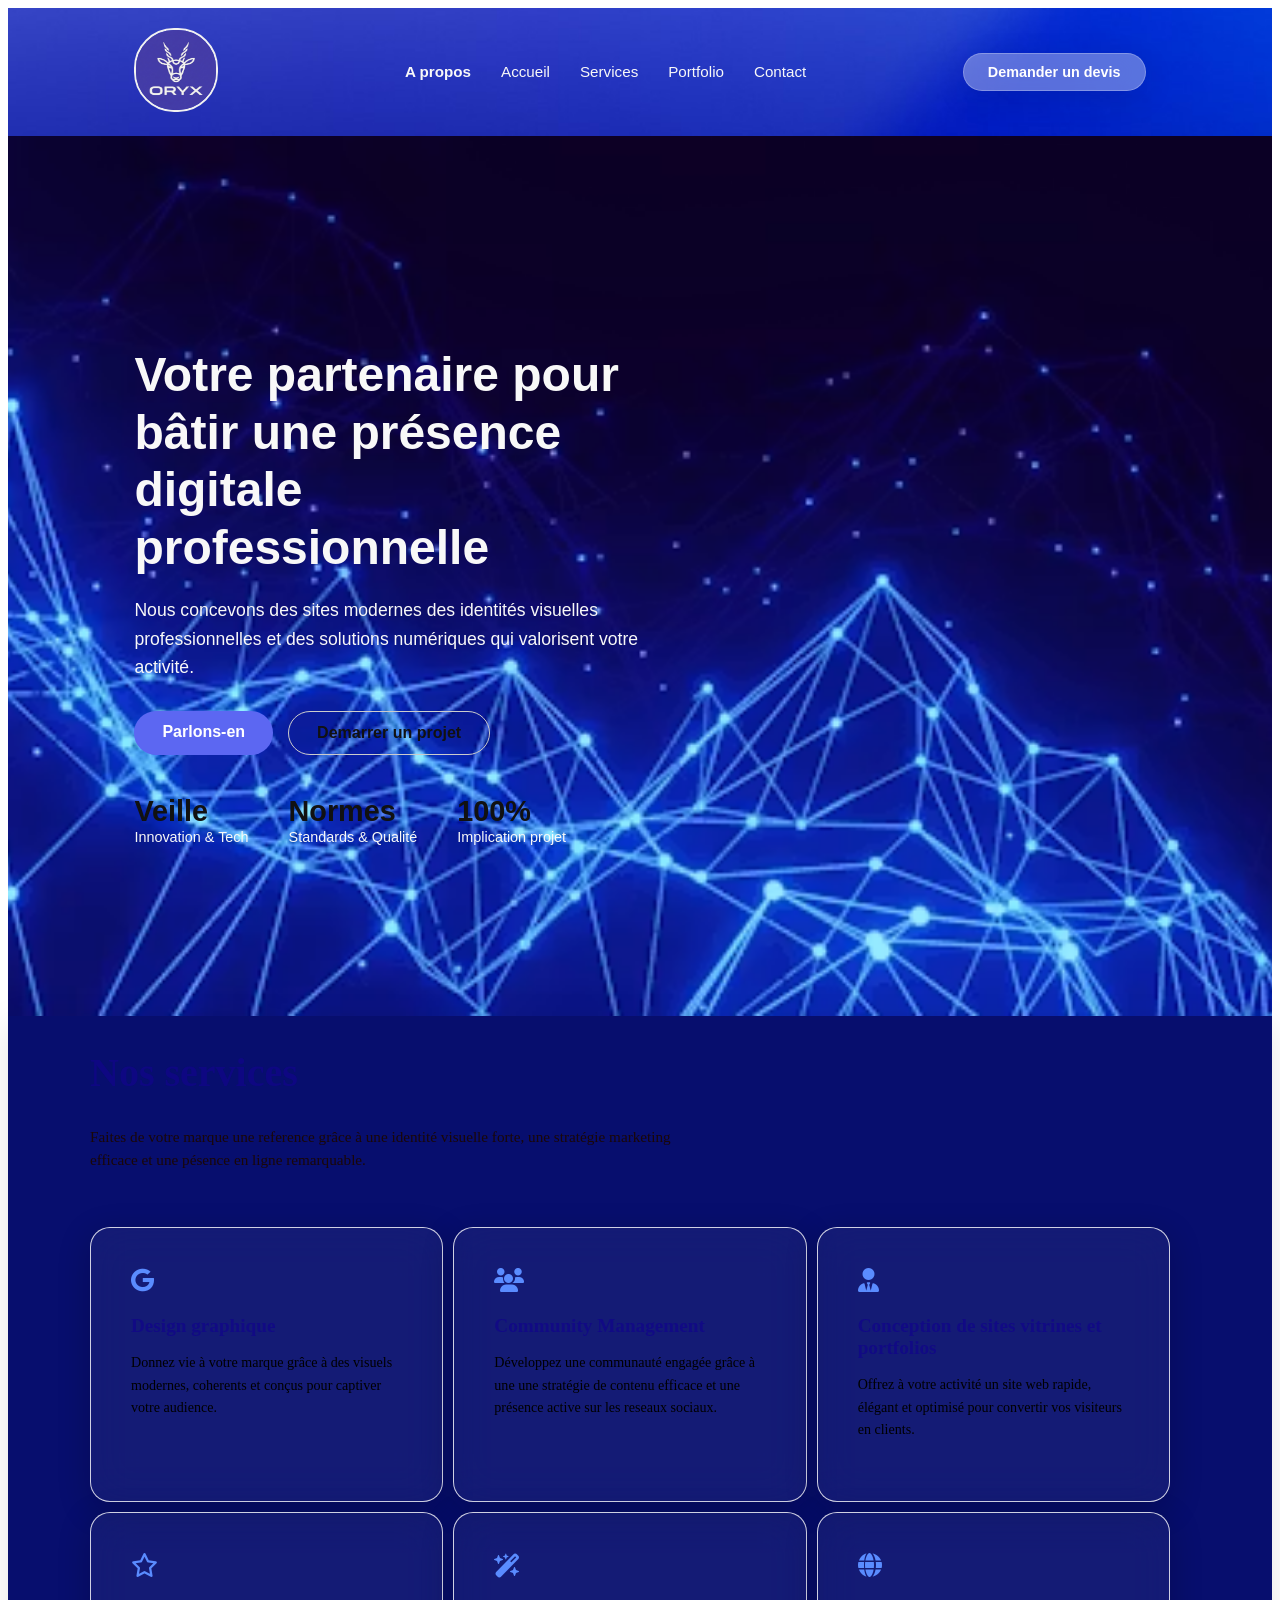
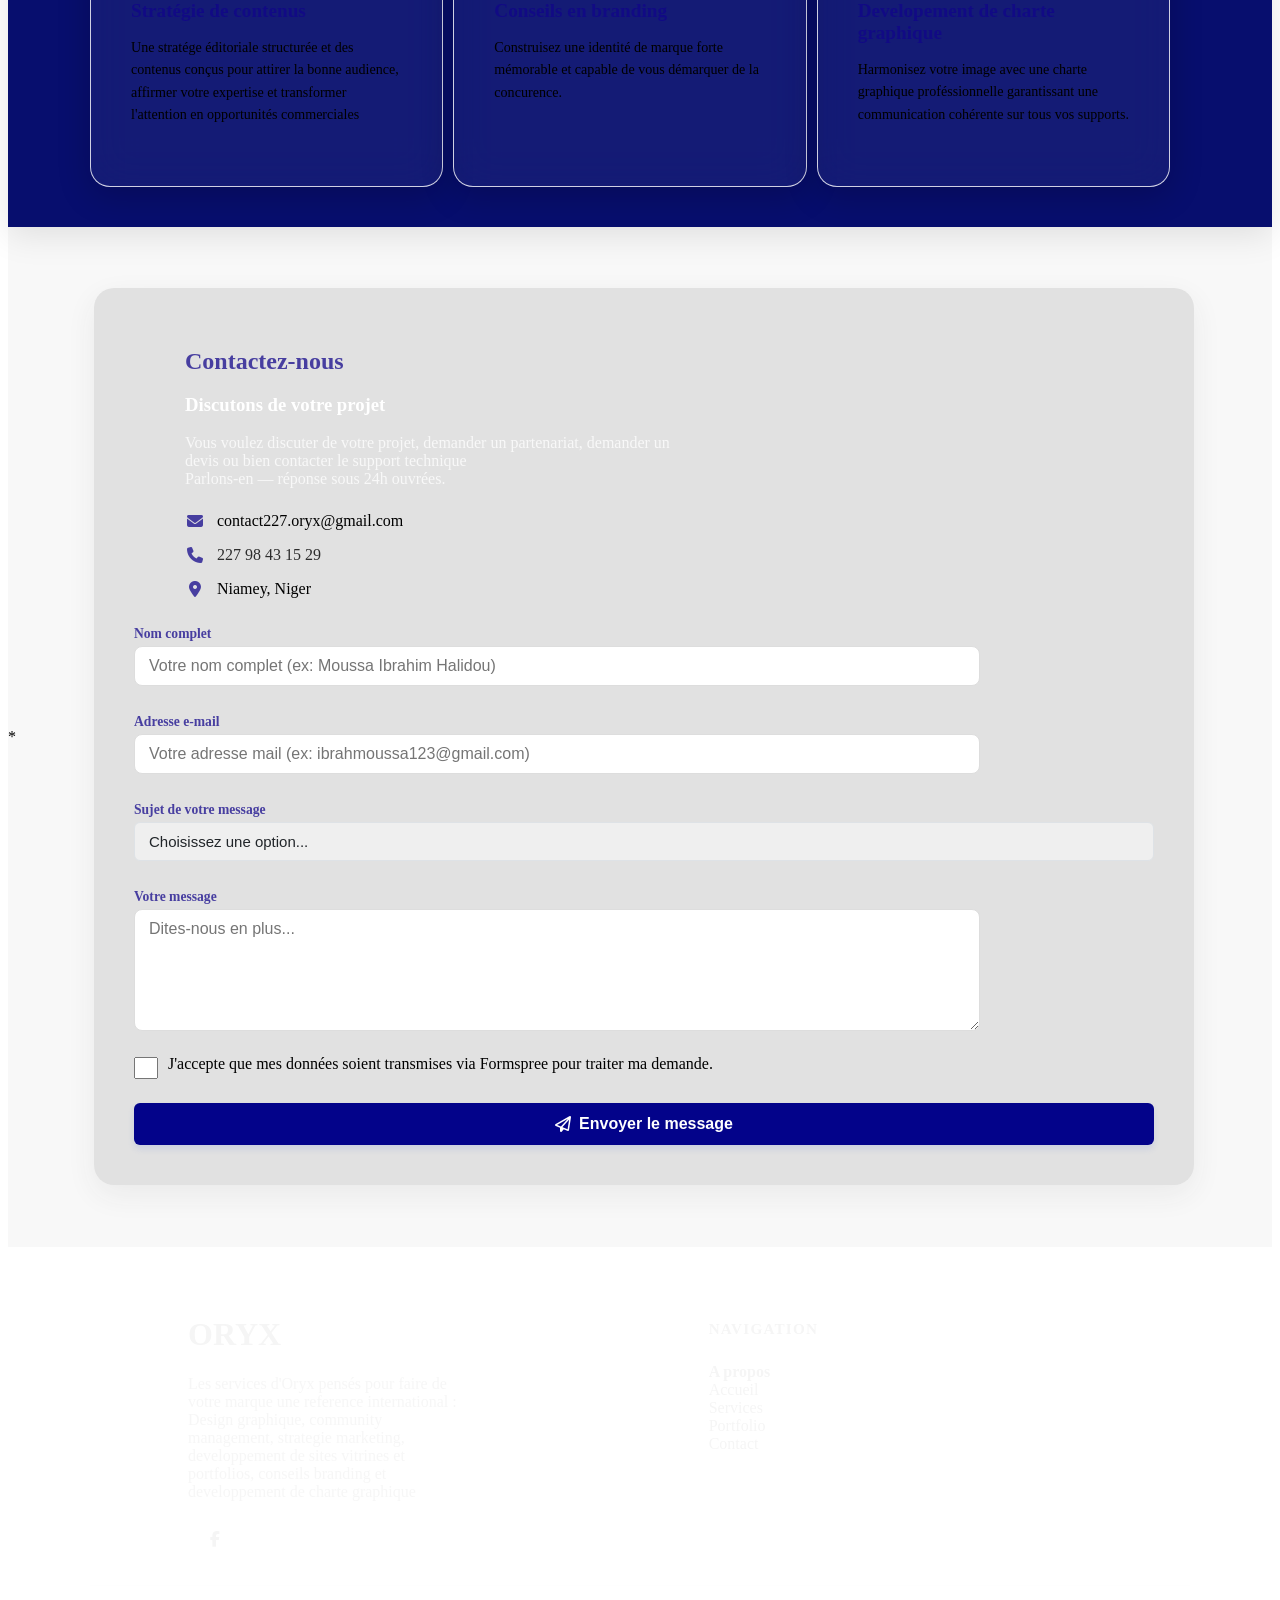
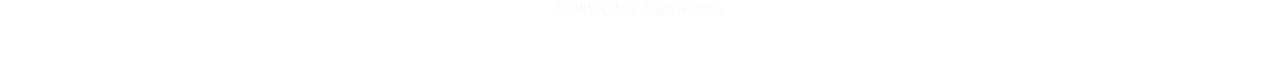
==== commit 18e51e3b: "avant deploiement" ====
--- a/index.html
+++ b/index.html
@@ -89,10 +89,12 @@
 
     </section>
     <section class="services-section" id="services" style="background-color: rgb(7, 14, 110);  /* Fond bleu semi-transparent (format RGBA) */
-    /*background-color: rgba(251, 252, 253, 0.973);*/
+    /*background-color: rgba(255, 255, 255, 0.35);*/
     /* Bleu clair/roi avec 25% d'opacité */
     /* Effet de flou indispensable pour l'effet glace */
-    backdrop-filter: blur(22px);
+    backdrop-filter: blur(20px);
+    -webkit-backdrop-filter: blur(20px);
+    box-shadow: 0 8px 32px 0 rgba(0, 0, 0, 0.1);
     color: #ffffff;
      background-image: url('fond5.jpg');
     background-size: cover;
--- a/oryx.css
+++ b/oryx.css
@@ -178,10 +178,7 @@
 #cta_devis_whatsapp a,
 #cta_devis_whatsapp_mobile a {
     color: #ffffff !important;
-    /* Force le texte en blanc pur */
     text-decoration: none !important;
-    /* Supprime le soulignement non professionnel */
-    display: block !important;
     width: 100%;
     text-align: center;
 }
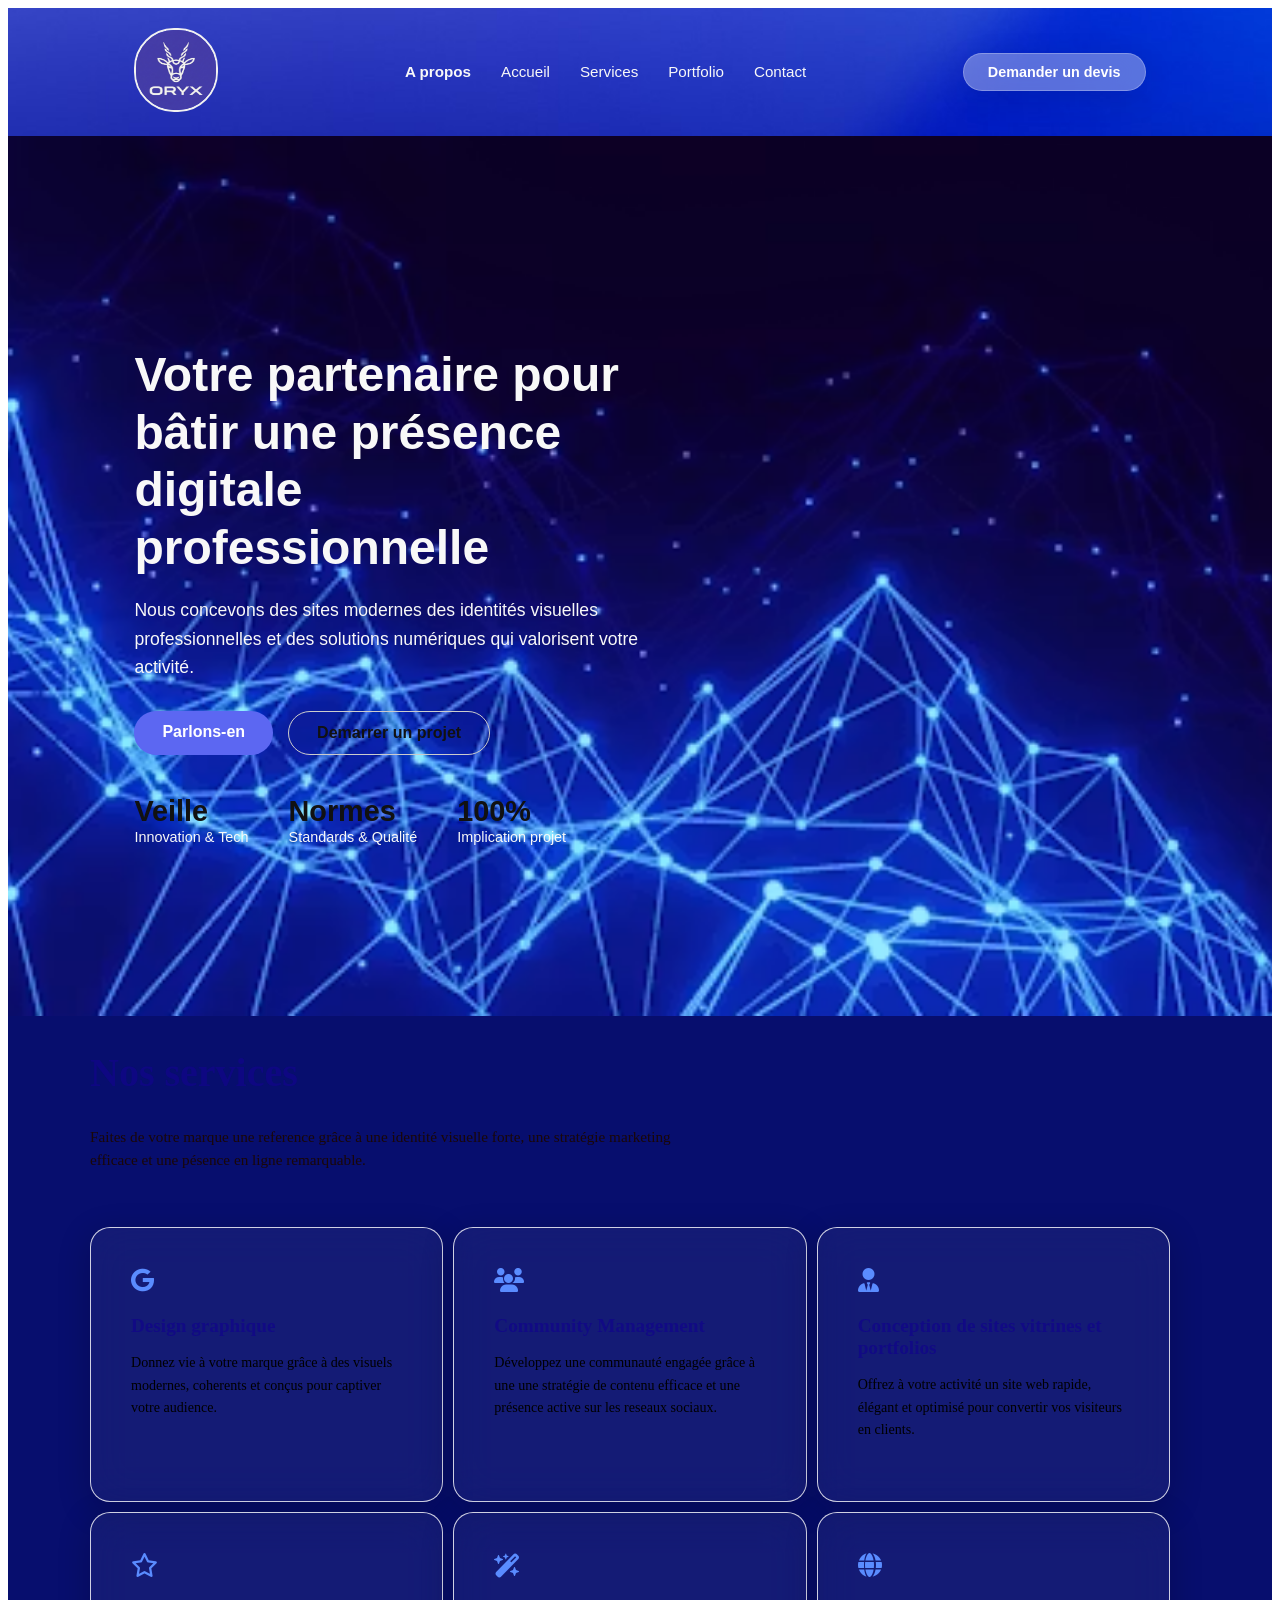
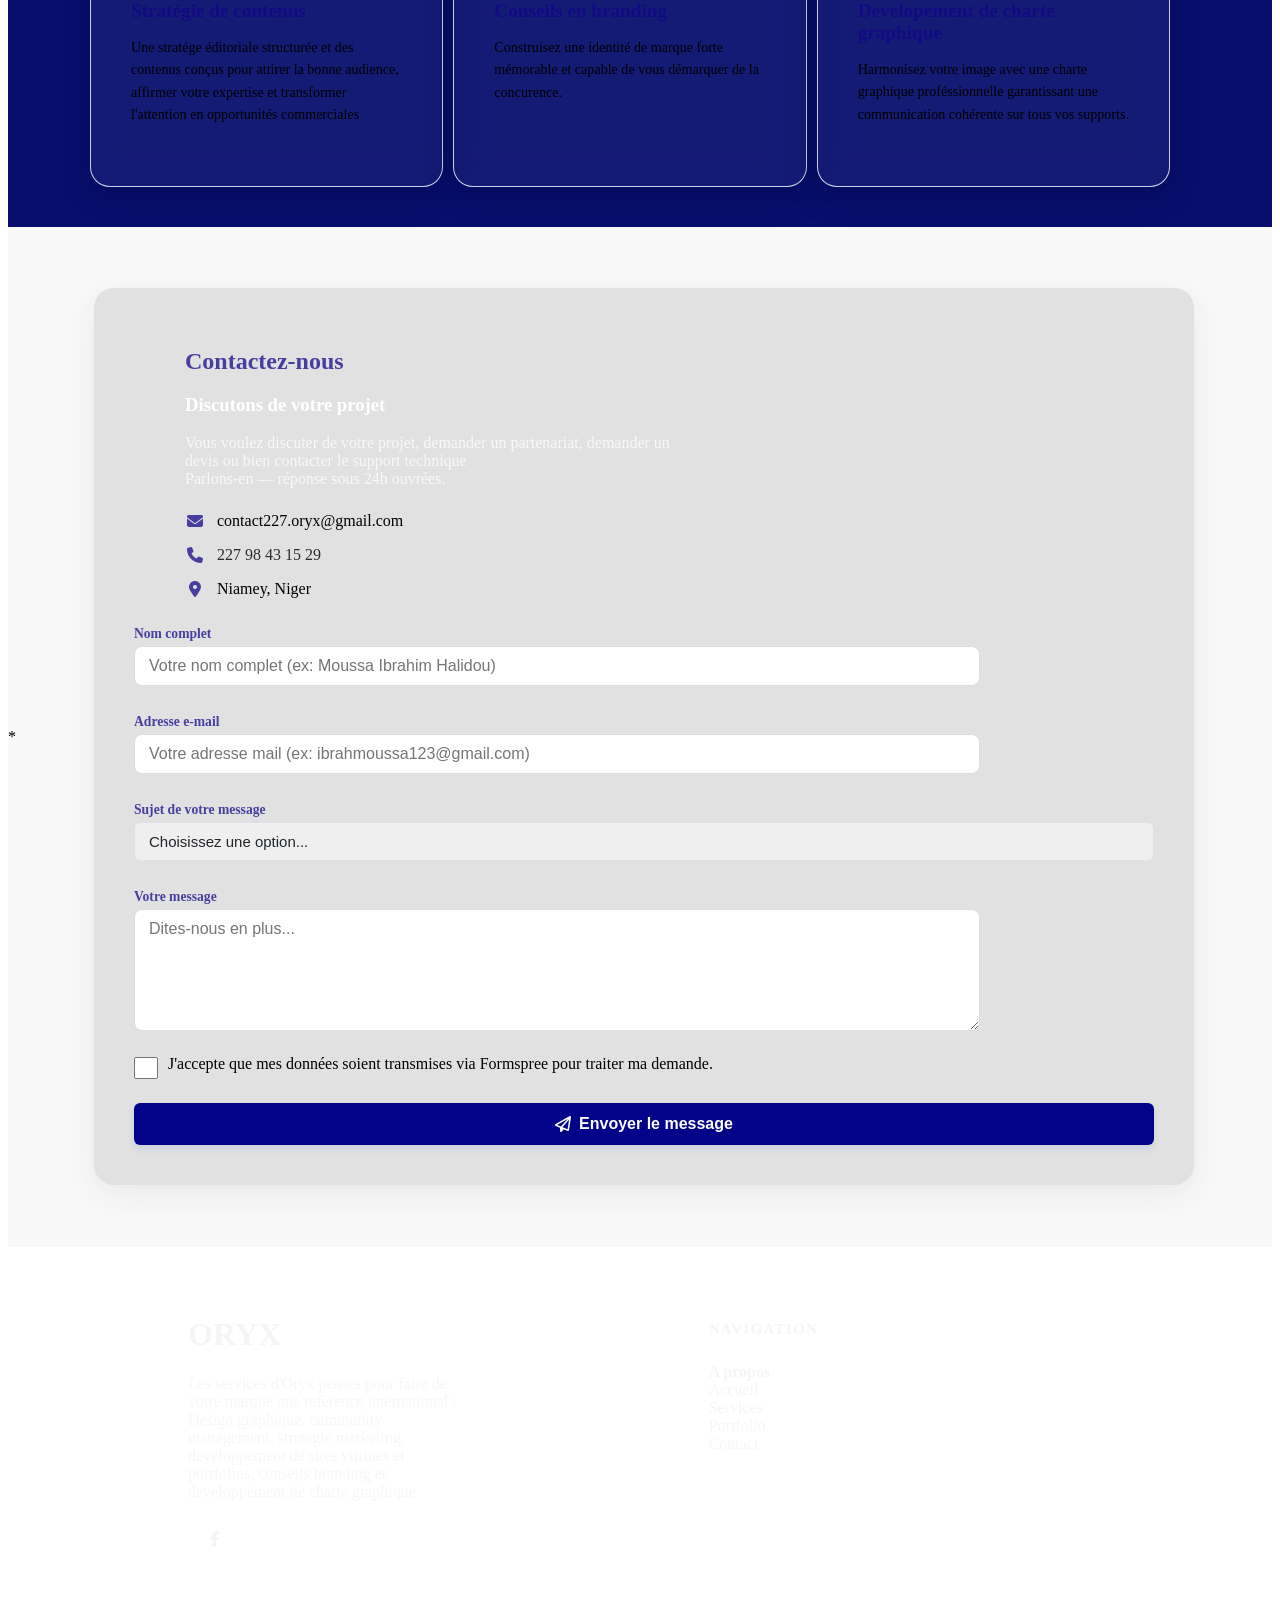
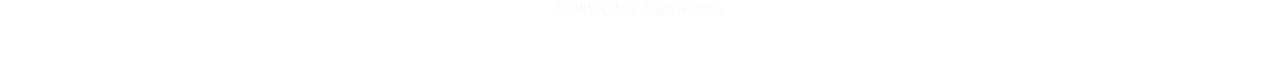
==== commit c5916d2d: "01/11/26" ====
--- a/index.html
+++ b/index.html
@@ -66,8 +66,6 @@
     </header>
     <section class="hero-section " id="accueil">
 
-
-        <!-- Colonne Gauche : Contenu écrit -->
         <div class="hero-content ">
 
 
@@ -85,16 +83,13 @@
                 <div class="stat-item "><strong>100%</strong> <span>Implication projet</span></div>
             </div>
         </div>
-        <!-- Colonne Droite :  badges -->
 
     </section>
     <section class="services-section" id="services" style="background-color: rgb(7, 14, 110);  /* Fond bleu semi-transparent (format RGBA) */
-    /*background-color: rgba(255, 255, 255, 0.35);*/
+    /*background-color: rgba(251, 252, 253, 0.973);*/
     /* Bleu clair/roi avec 25% d'opacité */
     /* Effet de flou indispensable pour l'effet glace */
-    backdrop-filter: blur(20px);
-    -webkit-backdrop-filter: blur(20px);
-    box-shadow: 0 8px 32px 0 rgba(0, 0, 0, 0.1);
+    backdrop-filter: blur(22px);
     color: #ffffff;
      background-image: url('fond5.jpg');
     background-size: cover;
@@ -108,6 +103,7 @@
                     <h2>Nos services</h2>
                     <p>Faites de votre marque une reference grâce à une identité visuelle forte, une stratégie marketing efficace et une pésence en ligne remarquable.</p>
                 </div>
+
             </div>
             <!-- Grille des services -->
             <div class="services-grid ">
--- a/oryx.css
+++ b/oryx.css
@@ -178,7 +178,10 @@
 #cta_devis_whatsapp a,
 #cta_devis_whatsapp_mobile a {
     color: #ffffff !important;
+    /* Force le texte en blanc pur */
     text-decoration: none !important;
+    /* Supprime le soulignement non professionnel */
+    display: block !important;
     width: 100%;
     text-align: center;
 }
@@ -1021,13 +1024,13 @@
     }
     .service-card h3 {
         font-size: 1.2rem;
-        color: #ffff;
+        color: #12058abd;
         margin-bottom: 12px;
         font-weight: 600;
     }
     .service-card p {
         font-size: 0.88rem;
-        color: #D9E3F5;
+        color: #000000;
         line-height: 1.6;
         margin-bottom: 20px;
     }
